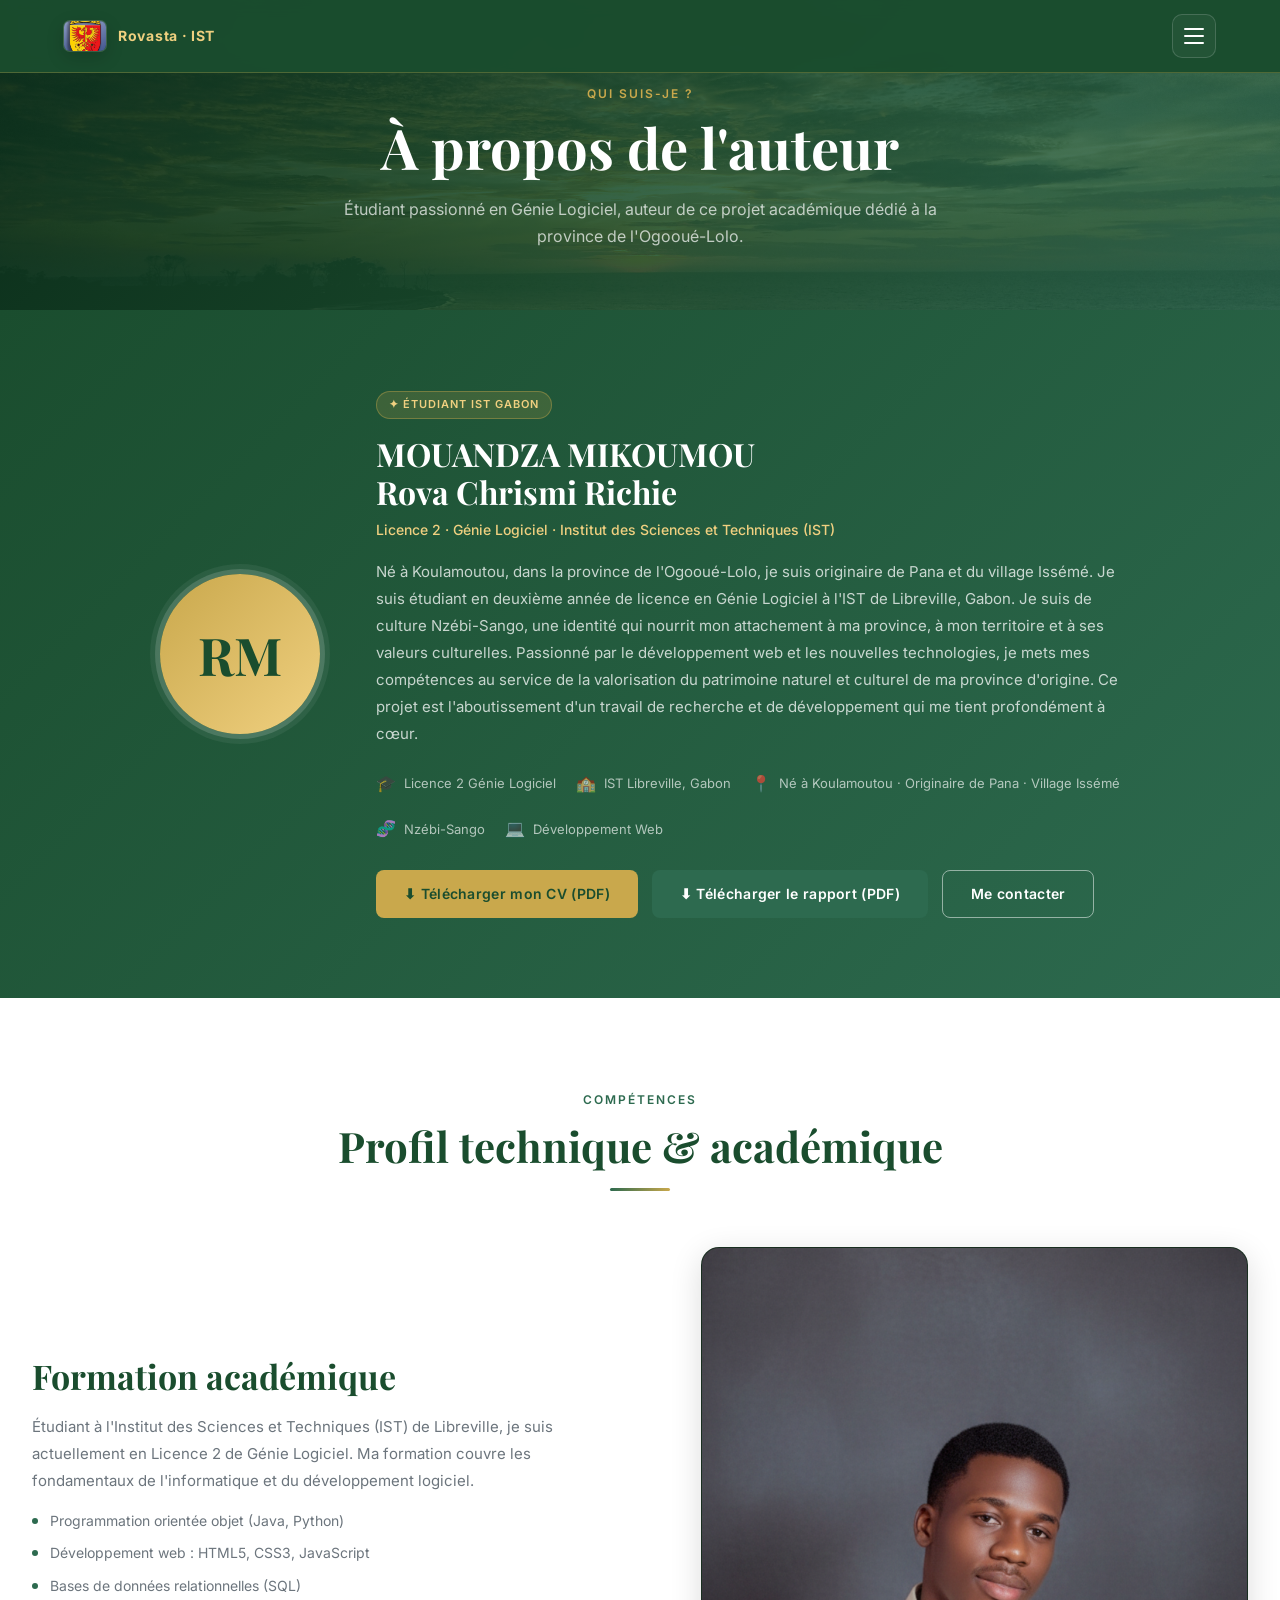
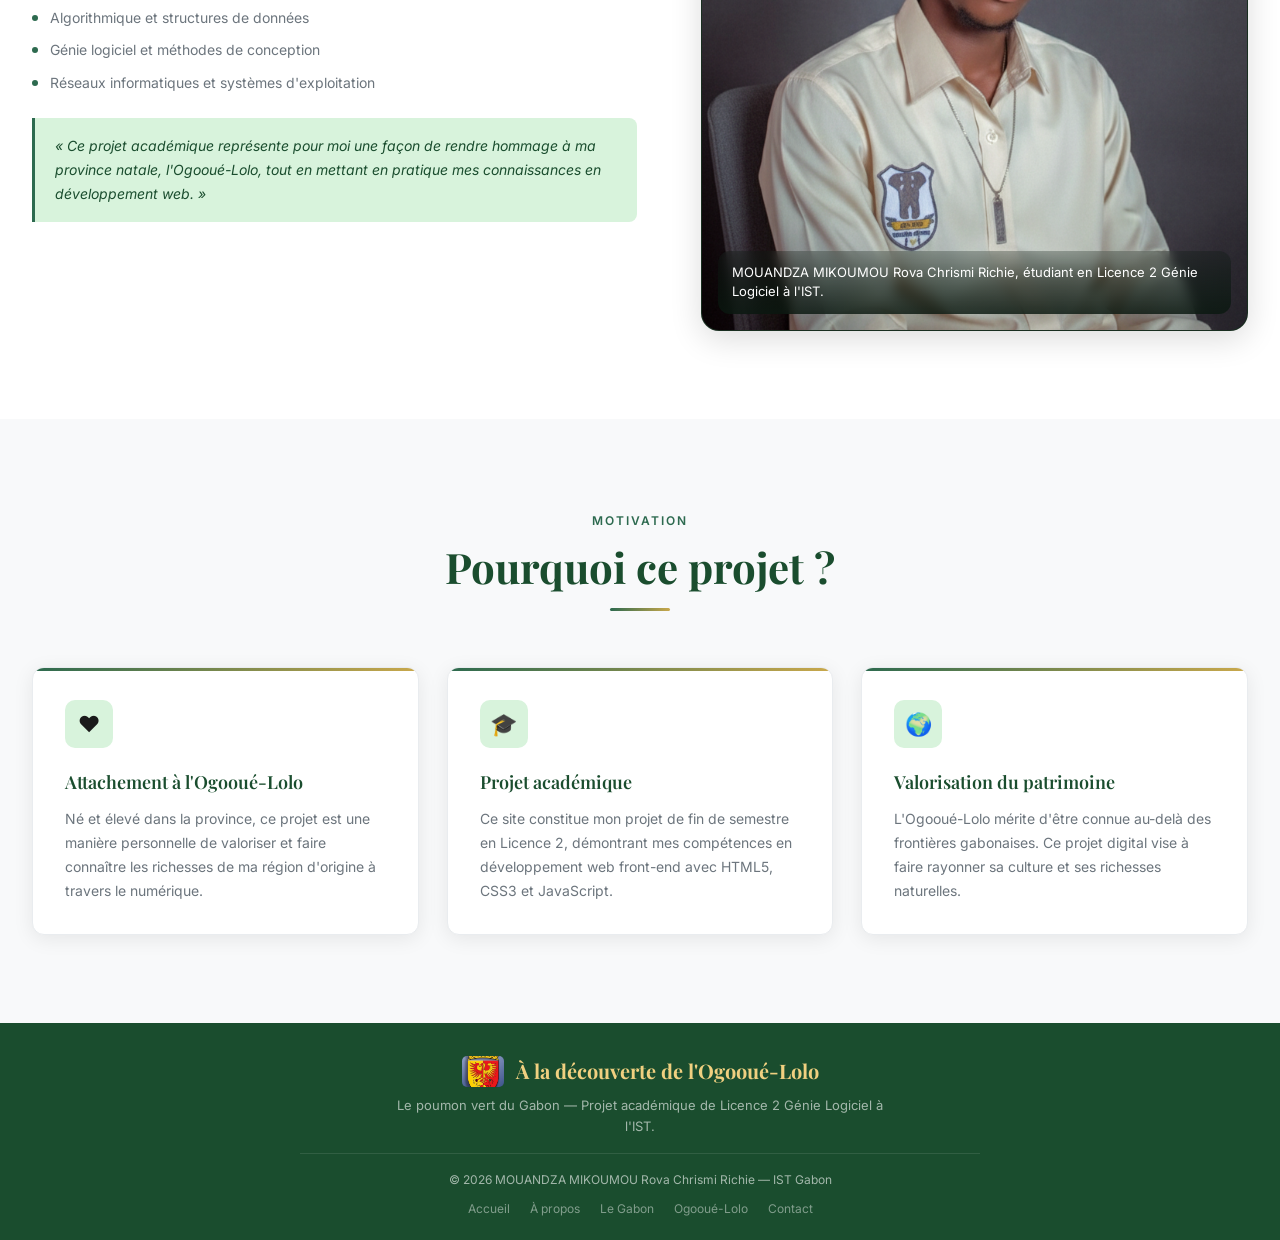
==== pages/a-propos.html @ 23529593 "Ajout de la photo Gemini et nettoyage final" ====
﻿<!DOCTYPE html>
<html lang="fr">
<head>
  <meta charset="UTF-8" />
  <meta name="viewport" content="width=device-width, initial-scale=1.0" />
  <title>À propos — À la découverte de l'Ogooué-Lolo</title>
  <link rel="stylesheet" href="../assets/css/style.css" />
</head>
<body class="about-page">

<!-- ===== NAVIGATION ===== -->
<nav>
  <div class="nav-container">
    <a class="nav-brand" href="../index.html">
      <div class="nav-brand-flag"></div>
      <span class="nav-brand-text">Rovasta · IST</span>
    </a>
    <ul class="nav-links" id="navLinks">
      <li><a href="../index.html">Accueil</a></li>
      <li><a href="a-propos.html">À propos</a></li>
      <li><a href="gabon.html">Le Gabon</a></li>
      <li><a href="ogoue-lolo.html">Ogooué-Lolo</a></li>
      <li><a href="contact.html">Contact</a></li>
    </ul>
    <button class="nav-toggle" id="navToggle" type="button" aria-expanded="false" aria-controls="navLinks" aria-label="Afficher ou masquer le menu">
      <span></span>
      <span></span>
      <span></span>
    </button>
  </div>
</nav>

<!-- ===== HERO ===== -->
<div class="page-hero">
  <span class="eyebrow">Qui suis-je ?</span>
  <h1 class="page-hero-title">À propos de l'auteur</h1>
  <p class="page-hero-desc">Étudiant passionné en Génie Logiciel, auteur de ce projet académique dédié à la province de l'Ogooué-Lolo.</p>
</div>

<!-- ===== PROFIL AUTEUR ===== -->
<section class="author-section">
  <div class="author-card">
    <div class="author-avatar">RM</div>
    <div class="author-info">
      <div class="author-tag">✦ Étudiant IST Gabon</div>
      <h2 class="author-name">MOUANDZA MIKOUMOU<br>Rova Chrismi Richie</h2>
      <p class="author-title-line">Licence 2 · Génie Logiciel · Institut des Sciences et Techniques (IST)</p>
      <p class="author-bio">
        Né à Koulamoutou, dans la province de l'Ogooué-Lolo, je suis originaire de Pana et du village Issémé.
        Je suis étudiant en deuxième année de licence en Génie Logiciel à l'IST de Libreville, Gabon.
        Je suis de culture Nzébi-Sango, une identité qui nourrit mon attachement à ma province, à mon territoire et à ses valeurs culturelles.
        Passionné par le développement web et les nouvelles technologies, je mets mes compétences au service de la valorisation du patrimoine naturel et culturel de ma province d'origine.
        Ce projet est l'aboutissement d'un travail de recherche et de développement qui me tient profondément à cœur.
      </p>
      <div class="author-meta">
        <div class="author-meta-item"><span class="meta-icon">🎓</span><span>Licence 2 Génie Logiciel</span></div>
        <div class="author-meta-item"><span class="meta-icon">🏫</span><span>IST Libreville, Gabon</span></div>
        <div class="author-meta-item"><span class="meta-icon">📍</span><span>Né à Koulamoutou · Originaire de Pana · Village Issémé</span></div>
        <div class="author-meta-item"><span class="meta-icon">🧬</span><span>Nzébi-Sango</span></div>
        <div class="author-meta-item"><span class="meta-icon">💻</span><span>Développement Web</span></div>
      </div>
      <div class="author-actions">
        <a href="../assets/documents/cv_mouandza_mikoumou.pdf" download class="btn btn-primary">⬇ Télécharger mon CV (PDF)</a>
        <a href="../assets/documents/rapport_projet_ogooue_lolo.pdf" download class="btn btn-green">⬇ Télécharger le rapport (PDF)</a>
        <a href="contact.html" class="btn btn-outline">Me contacter</a>
      </div>
    </div>
  </div>
</section>

<!-- ===== COMPÉTENCES ===== -->
<section class="section">
  <div class="container">
    <div class="section-header">
      <span class="eyebrow">Compétences</span>
      <h2 class="section-title">Profil technique &amp; académique</h2>
      <div class="divider"></div>
    </div>
    <div class="two-col">
      <div class="text-col">
        <h2>Formation académique</h2>
        <p>Étudiant à l'Institut des Sciences et Techniques (IST) de Libreville, je suis actuellement en Licence 2 de Génie Logiciel. Ma formation couvre les fondamentaux de l'informatique et du développement logiciel.</p>
        <ul class="feature-list">
          <li>Programmation orientée objet (Java, Python)</li>
          <li>Développement web : HTML5, CSS3, JavaScript</li>
          <li>Bases de données relationnelles (SQL)</li>
          <li>Algorithmique et structures de données</li>
          <li>Génie logiciel et méthodes de conception</li>
          <li>Réseaux informatiques et systèmes d'exploitation</li>
        </ul>
        <div class="highlight">
          « Ce projet académique représente pour moi une façon de rendre hommage à ma province natale, l'Ogooué-Lolo, tout en mettant en pratique mes connaissances en développement web. »
        </div>
      </div>
      <figure class="visual-box photo-box author-photo-box">
        <img class="visual-photo author-photo" src="../assets/images/Gemini_Generated_Image_hpyezbhpyezbhpye.png?v=2" alt="Portrait de MOUANDZA MIKOUMOU Rova Chrismi Richie" loading="lazy">
        <figcaption class="visual-caption">MOUANDZA MIKOUMOU Rova Chrismi Richie, étudiant en Licence 2 Génie Logiciel à l'IST.</figcaption>
      </figure>
    </div>
  </div>
</section>

<!-- ===== MOTIVATION ===== -->
<section class="section section-alt">
  <div class="container">
    <div class="section-header">
      <span class="eyebrow">Motivation</span>
      <h2 class="section-title">Pourquoi ce projet ?</h2>
      <div class="divider"></div>
    </div>
    <div class="cards-grid">
      <div class="info-card">
        <div class="card-icon">❤️</div>
        <h3 class="card-title">Attachement à l'Ogooué-Lolo</h3>
        <p class="card-text">Né et élevé dans la province, ce projet est une manière personnelle de valoriser et faire connaître les richesses de ma région d'origine à travers le numérique.</p>
      </div>
      <div class="info-card">
        <div class="card-icon">🎓</div>
        <h3 class="card-title">Projet académique</h3>
        <p class="card-text">Ce site constitue mon projet de fin de semestre en Licence 2, démontrant mes compétences en développement web front-end avec HTML5, CSS3 et JavaScript.</p>
      </div>
      <div class="info-card">
        <div class="card-icon">🌍</div>
        <h3 class="card-title">Valorisation du patrimoine</h3>
        <p class="card-text">L'Ogooué-Lolo mérite d'être connue au-delà des frontières gabonaises. Ce projet digital vise à faire rayonner sa culture et ses richesses naturelles.</p>
      </div>
    </div>
  </div>
</section>

<!-- ===== PIED DE PAGE ===== -->
<footer>
  <div class="footer-wrap">
    <div class="footer-logo">À la découverte de l'Ogooué-Lolo</div>
    <p class="footer-desc">Le poumon vert du Gabon — Projet académique de Licence 2 Génie Logiciel à l'IST.</p>
    <hr class="footer-hr">
    <div class="footer-bottom">
      <span>© 2026 MOUANDZA MIKOUMOU Rova Chrismi Richie — IST Gabon</span>
      <div class="footer-nav">
        <a href="../index.html">Accueil</a>
        <a href="a-propos.html">À propos</a>
        <a href="gabon.html">Le Gabon</a>
        <a href="ogoue-lolo.html">Ogooué-Lolo</a>
        <a href="contact.html">Contact</a>
      </div>
    </div>
  </div>
</footer>

<script src="../assets/js/script.js"></script>
</body>
</html>
---- assets/css/style.css ----
﻿/* ============================================================
   STYLE.CSS — À la découverte de l'Ogooué-Lolo
   Projet Licence 2 Génie Logiciel — IST Gabon
   Auteur : MOUANDZA MIKOUMOU Rova Chrismi Richie
   ============================================================ */

@import url('https://fonts.googleapis.com/css2?family=Playfair+Display:wght@400;600;700&family=Inter:wght@300;400;500;600;700&display=swap');

/* ===== VARIABLES ===== */
:root {
  --green-dark:   #1a4d2e;
  --green-mid:    #2d6a4f;
  --green-light:  #52b788;
  --green-pale:   #d8f3dc;
  --gold:         #c9a84c;
  --gold-light:   #f0d080;
  --white:        #ffffff;
  --gray-100:     #f8f9fa;
  --gray-200:     #e9ecef;
  --gray-400:     #adb5bd;
  --gray-600:     #6c757d;
  --gray-800:     #343a40;
  --radius:       8px;
  --shadow:       0 4px 20px rgba(0,0,0,0.08);
  --shadow-hover: 0 8px 32px rgba(0,0,0,0.14);
  --transition:   all 0.3s cubic-bezier(0.4,0,0.2,1);
}

/* ===== RESET & BASE ===== */
*, *::before, *::after { margin: 0; padding: 0; box-sizing: border-box; }
html { scroll-behavior: smooth; }
body {
  font-family: 'Inter', sans-serif;
  background: var(--white);
  color: #1a1a1a;
  line-height: 1.6;
  min-height: 100vh;
  position: relative;
  --page-bg-image: url('../images/gabon-rainforest.jpg');
}
body::before {
  content: '';
  position: fixed;
  inset: 0;
  background:
    linear-gradient(rgba(248, 249, 250, 0.88), rgba(248, 249, 250, 0.92)),
    var(--page-bg-image) center / cover no-repeat;
  z-index: -2;
}
body::after {
  content: '';
  position: fixed;
  inset: 0;
  background:
    linear-gradient(135deg, rgba(255,255,255,0.2) 0%, rgba(255,255,255,0) 48%),
    radial-gradient(circle at top right, rgba(201,168,76,0.08), transparent 32%);
  z-index: -1;
  pointer-events: none;
}
body.home-page { --page-bg-image: url('../images/gabon-rainforest.jpg'); }
body.gabon-page { --page-bg-image: url('../images/libreville-baie-des-rois.jpg'); }
body.ogooue-page { --page-bg-image: url('../images/lope-rainforest-nasa.jpg'); }
body.about-page { --page-bg-image: url('../images/gabon-nyonie-sunset.jpg'); }
body.contact-page { --page-bg-image: url('../images/libreville-vue-cap.jpg'); }
main,
section,
footer,
.page-hero,
nav {
  position: relative;
  z-index: 1;
}

/* ===== NAVIGATION ===== */
nav {
  position: fixed; top: 0; left: 0; width: 100%;
  z-index: 1000;
  background: rgba(26,77,46,0.97);
  backdrop-filter: blur(8px);
  border-bottom: 1px solid rgba(201,168,76,0.3);
}
.nav-container {
  max-width: 1200px; margin: 0 auto;
  padding: 0 24px;
  display: flex; align-items: center; justify-content: space-between;
  gap: 24px;
  flex-wrap: nowrap;
  min-height: 72px;
  padding-top: 10px;
  padding-bottom: 10px;
}
.nav-brand {
  display: flex; align-items: center; gap: 12px;
  text-decoration: none;
  flex-shrink: 0;
}
.nav-brand-flag {
  display: flex; flex-direction: column;
  width: 42px; height: 30px; border-radius: 6px; overflow: hidden;
  background-image: url('../images/Logo G7.jpg');
  background-size: cover;
  background-position: center;
  box-shadow: 0 6px 18px rgba(0,0,0,.18), 0 0 0 1px rgba(255,255,255,.18);
}
.nav-brand-text { font-size: 14px; font-weight: 700; letter-spacing: .7px; color: var(--gold-light); white-space: nowrap; }
.nav-links { display: none; }
.nav-container > .nav-links {
  display: flex;
  align-items: center;
  justify-content: flex-end;
  gap: 6px;
  list-style: none;
  flex-wrap: nowrap;
  margin-left: auto;
  opacity: 0;
  visibility: hidden;
  pointer-events: none;
  transform: translateX(18px);
  transition: opacity .25s ease, transform .25s ease, visibility .25s ease;
}
.nav-container.is-open > .nav-links,
.nav-container > .nav-links.is-open {
  opacity: 1;
  visibility: visible;
  pointer-events: auto;
  transform: translateX(0);
}
.nav-links a {
  display: flex; align-items: center; padding: 8px 16px;
  color: rgba(255,255,255,0.85); text-decoration: none;
  font-size: 14px; font-weight: 500; border-radius: 6px;
  transition: var(--transition); letter-spacing: .3px;
  min-height: 40px;
}
.nav-links a:hover  { background: rgba(201,168,76,0.2); color: var(--gold-light); }
.nav-links a.active {
  background: rgba(201,168,76,0.18); color: var(--gold-light);
  border-bottom: 2px solid var(--gold); border-radius: 6px 6px 0 0;
}
.nav-toggle {
  display: inline-flex;
  width: 44px;
  height: 44px;
  margin-left: auto;
  border: 1px solid rgba(255,255,255,.16);
  border-radius: 10px;
  background: rgba(255,255,255,.04);
  align-items: center;
  justify-content: center;
  flex-direction: column;
  gap: 5px;
  cursor: pointer;
  transition: var(--transition);
}
.nav-toggle:hover { background: rgba(255,255,255,.08); }
.nav-toggle span {
  width: 20px;
  height: 2px;
  background: var(--white);
  border-radius: 999px;
  transition: var(--transition);
}
.nav-toggle.is-open span:nth-child(1) { transform: translateY(7px) rotate(45deg); }
.nav-toggle.is-open span:nth-child(2) { opacity: 0; }
.nav-toggle.is-open span:nth-child(3) { transform: translateY(-7px) rotate(-45deg); }

/* ===== BOUTONS ===== */
.btn {
  display: inline-flex; align-items: center; gap: 8px;
  padding: 12px 28px; border-radius: var(--radius);
  font-size: 14px; font-weight: 600; text-decoration: none;
  cursor: pointer; border: none; transition: var(--transition);
  letter-spacing: .3px; font-family: 'Inter', sans-serif;
}
.btn-primary { background: var(--gold); color: var(--green-dark); }
.btn-primary:hover { background: var(--gold-light); transform: translateY(-2px); box-shadow: 0 8px 24px rgba(201,168,76,.4); }
.btn-outline { background: transparent; color: var(--white); border: 1.5px solid rgba(255,255,255,.5); }
.btn-outline:hover { background: rgba(255,255,255,.1); border-color: var(--white); transform: translateY(-2px); }
.btn-green { background: var(--green-mid); color: var(--white); }
.btn-green:hover { background: var(--green-dark); transform: translateY(-2px); box-shadow: 0 8px 24px rgba(45,106,79,.4); }

/* ===== HERO PRINCIPAL (Accueil) ===== */
.hero {
  position: relative; min-height: calc(100vh - 64px);
  display: flex; align-items: center; justify-content: center;
  overflow: hidden;
  background: linear-gradient(135deg, #0a2e1a 0%, #1a4d2e 40%, #2d6a4f 70%, #1a3d25 100%);
}
.hero-bg {
  position: absolute; inset: 0; opacity: .04;
  background-image:
    repeating-linear-gradient(45deg,  var(--gold) 0, var(--gold) 1px, transparent 1px, transparent 40px),
    repeating-linear-gradient(-45deg, var(--gold) 0, var(--gold) 1px, transparent 1px, transparent 40px);
}
.hero-circle { position: absolute; border-radius: 50%; background: radial-gradient(circle, rgba(82,183,136,.15) 0%, transparent 70%); }
.hero-circle:nth-child(1) { width: 600px; height: 600px; top: -200px; right: -100px; }
.hero-circle:nth-child(2) { width: 400px; height: 400px; bottom: -100px; left: -100px; }
.hero-content { position: relative; text-align: center; padding: 60px 24px; max-width: 900px; }
.hero-badge {
  display: inline-flex; align-items: center; gap: 8px;
  background: rgba(201,168,76,.15); border: 1px solid rgba(201,168,76,.4);
  color: var(--gold-light); padding: 6px 16px; border-radius: 100px;
  font-size: 12px; font-weight: 500; letter-spacing: 1.5px; text-transform: uppercase; margin-bottom: 24px;
}
.hero-title {
  font-family: 'Playfair Display', serif;
  font-size: clamp(32px, 6vw, 70px); font-weight: 700;
  color: var(--white); line-height: 1.1; margin-bottom: 16px;
}
.hero-title span { color: var(--gold-light); }
.hero-subtitle { font-size: clamp(14px,2vw,18px); color: rgba(255,255,255,.7); max-width: 600px; margin: 0 auto 40px; line-height: 1.7; }
.hero-cta { display: flex; gap: 16px; justify-content: center; flex-wrap: wrap; }
.scroll-hint {
  position: absolute; bottom: 32px; left: 50%; transform: translateX(-50%);
  display: flex; flex-direction: column; align-items: center; gap: 8px;
  color: rgba(255,255,255,.35); font-size: 11px; letter-spacing: 1px; text-transform: uppercase;
  animation: floatY 2s ease-in-out infinite;
}
@keyframes floatY { 0%,100%{transform:translateX(-50%) translateY(0)} 50%{transform:translateX(-50%) translateY(-8px)} }

/* ===== HERO PAGES INTERNES ===== */
.page-hero {
  background:
    linear-gradient(135deg, rgba(10,46,26,0.92), rgba(26,77,46,0.88) 50%, rgba(45,106,79,0.82)),
    var(--page-bg-image) center / cover no-repeat;
  padding: 80px 24px 60px; text-align: center;
}
.page-hero .eyebrow { color: var(--gold); }
.page-hero-title {
  font-family: 'Playfair Display', serif;
  font-size: clamp(28px,5vw,56px); font-weight: 700; color: var(--white); margin-bottom: 16px; line-height: 1.15;
}
.page-hero-desc { max-width: 600px; margin: 0 auto; color: rgba(255,255,255,.7); font-size: 16px; line-height: 1.7; }

/* ===== SECTIONS ===== */
.section { padding: 88px 32px; }
.section-alt { background: var(--gray-100); }
.container { max-width: 1360px; margin: 0 auto; }
.section-header { text-align: center; margin-bottom: 56px; }
.eyebrow { display: inline-block; font-size: 12px; font-weight: 600; letter-spacing: 2px; text-transform: uppercase; color: var(--green-mid); margin-bottom: 12px; }
.section-title { font-family: 'Playfair Display', serif; font-size: clamp(24px,4vw,42px); font-weight: 700; color: var(--green-dark); line-height: 1.2; }
.divider { width: 60px; height: 3px; background: linear-gradient(90deg, var(--green-mid), var(--gold)); margin: 16px auto 0; border-radius: 100px; }
.section-desc { max-width: 680px; margin: 24px auto 0; color: var(--gray-600); font-size: 16px; line-height: 1.8; text-align: center; }

/* ===== CARDS GRILLE ===== */
.cards-grid {
  display: grid;
  grid-template-columns: repeat(3, minmax(0, 1fr));
  gap: 28px;
  align-items: stretch;
}
.cards-grid > :last-child:nth-child(3n + 1) {
  grid-column: 2;
}
.info-card {
  background: var(--white); border-radius: 12px; padding: 32px;
  box-shadow: var(--shadow); transition: var(--transition);
  border: 1px solid var(--gray-200); position: relative; overflow: hidden;
  height: 100%;
}
.info-card::before { content: ''; position: absolute; top: 0; left: 0; width: 100%; height: 3px; background: linear-gradient(90deg, var(--green-mid), var(--gold)); }
.info-card:hover { transform: translateY(-4px); box-shadow: var(--shadow-hover); }
.info-card.clickable { cursor: pointer; }
.info-card-link { text-decoration: none; }
.card-icon { width: 48px; height: 48px; border-radius: 10px; background: var(--green-pale); display: flex; align-items: center; justify-content: center; margin-bottom: 20px; font-size: 22px; }
.card-title { font-family: 'Playfair Display', serif; font-size: 18px; font-weight: 600; color: var(--green-dark); margin-bottom: 10px; }
.card-text { color: var(--gray-600); font-size: 14px; line-height: 1.7; }

/* ===== STATISTIQUES ===== */
.stats-row {
  display: grid;
  grid-template-columns: repeat(3, minmax(0, 1fr));
  gap: 24px;
  margin-top: 48px;
}
.stat-card { background: var(--white); border-radius: 12px; padding: 28px 20px; text-align: center; box-shadow: var(--shadow); border: 1px solid var(--gray-200); transition: var(--transition); }
.stat-card:hover { transform: translateY(-3px); box-shadow: var(--shadow-hover); }
.stat-number { font-family: 'Playfair Display', serif; font-size: 36px; font-weight: 700; color: var(--green-mid); line-height: 1; margin-bottom: 6px; }
.stat-label { font-size: 13px; color: var(--gray-600); font-weight: 500; }

/* ===== À PROPOS — AUTEUR ===== */
.author-section { background: linear-gradient(135deg, var(--green-dark), var(--green-mid)); padding: 80px 24px; }
.author-card { max-width: 960px; margin: 0 auto; display: grid; grid-template-columns: auto 1fr; gap: 56px; align-items: center; }
.author-avatar {
  width: 160px; height: 160px; border-radius: 50%;
  background: linear-gradient(135deg, var(--gold), var(--gold-light));
  display: flex; align-items: center; justify-content: center;
  font-family: 'Playfair Display', serif; font-size: 52px; font-weight: 700;
  color: var(--green-dark); flex-shrink: 0;
  box-shadow: 0 0 0 5px rgba(255,255,255,.15), 0 0 0 10px rgba(255,255,255,.06);
}
.author-info { color: var(--white); }
.author-tag { display: inline-flex; align-items: center; gap: 6px; background: rgba(201,168,76,.18); border: 1px solid rgba(201,168,76,.4); color: var(--gold-light); padding: 4px 12px; border-radius: 100px; font-size: 11px; font-weight: 600; letter-spacing: 1px; text-transform: uppercase; margin-bottom: 16px; }
.author-name { font-family: 'Playfair Display', serif; font-size: clamp(20px,3vw,32px); font-weight: 700; color: var(--white); margin-bottom: 8px; line-height: 1.2; }
.author-title-line { color: var(--gold-light); font-size: 14px; font-weight: 500; margin-bottom: 16px; }
.author-bio { color: rgba(255,255,255,.75); font-size: 15px; line-height: 1.8; margin-bottom: 24px; }
.author-meta { display: flex; flex-wrap: wrap; gap: 20px; margin-bottom: 28px; }
.author-meta-item { display: flex; align-items: center; gap: 8px; color: rgba(255,255,255,.65); font-size: 13px; }
.meta-icon { font-size: 16px; }
.author-actions { display: flex; gap: 14px; flex-wrap: wrap; }

/* ===== DEUX COLONNES ===== */
.two-col { display: grid; grid-template-columns: minmax(0, 1.05fr) minmax(0, 0.95fr); gap: 64px; align-items: center; }
.two-col.reverse { direction: rtl; }
.two-col.reverse > * { direction: ltr; }
.text-col h2 { font-family: 'Playfair Display', serif; font-size: clamp(22px,3vw,34px); color: var(--green-dark); margin-bottom: 16px; line-height: 1.2; }
.text-col p { color: var(--gray-600); line-height: 1.8; margin-bottom: 14px; font-size: 15px; }
.text-col .highlight { background: var(--green-pale); border-left: 3px solid var(--green-mid); padding: 16px 20px; border-radius: 0 8px 8px 0; margin-top: 24px; color: var(--green-dark); font-style: italic; font-size: 14px; line-height: 1.7; }
.visual-box { border-radius: 12px; overflow: hidden; box-shadow: var(--shadow-hover); min-height: 360px; display: flex; align-items: center; justify-content: center; background: linear-gradient(135deg, #b7e4c7, #d8f3dc); }
.photo-box {
  position: relative;
  min-height: 0;
  aspect-ratio: 16 / 11;
  border-radius: 18px;
  background: #102618;
  border: 1px solid rgba(16, 38, 24, 0.08);
}
.visual-photo {
  width: 100%;
  height: 100%;
  display: block;
  object-fit: cover;
}
.about-page .two-col .photo-box {
  min-height: 520px;
}
.author-photo-box {
  background: #1a2f22;
  aspect-ratio: 4 / 5;
  min-height: 420px;
}
.author-photo {
  object-position: center 58%;
}
.visual-caption {
  position: absolute;
  left: 16px;
  right: 16px;
  bottom: 16px;
  margin: 0;
  padding: 12px 14px;
  border-radius: 12px;
  background: linear-gradient(180deg, rgba(10, 24, 16, 0.28), rgba(10, 24, 16, 0.82));
  color: var(--white);
  font-size: 13px;
  line-height: 1.5;
  backdrop-filter: blur(6px);
}
.media-grid {
  display: grid;
  grid-template-columns: repeat(2, minmax(0, 1fr));
  gap: 32px;
  align-items: stretch;
}
.media-card {
  margin: 0;
  border-radius: 18px;
  overflow: hidden;
  background: var(--white);
  box-shadow: var(--shadow-hover);
  border: 1px solid rgba(26, 77, 46, 0.08);
  height: 100%;
}
.media-video {
  width: 100%;
  display: block;
  aspect-ratio: 16 / 9;
  max-height: 420px;
  object-fit: cover;
  background: #102618;
}
.media-card .visual-photo {
  aspect-ratio: 16 / 9;
  max-height: 420px;
  width: 100%;
  display: block;
  object-fit: cover;
}
.media-caption {
  display: flex;
  flex-direction: column;
  gap: 8px;
  padding: 18px 20px 20px;
  color: var(--gray-600);
  font-size: 14px;
  line-height: 1.7;
}
.media-caption strong {
  color: var(--green-dark);
  font-family: 'Playfair Display', serif;
  font-size: 20px;
  line-height: 1.2;
}
.gallery-grid {
  display: grid;
  grid-template-columns: repeat(4, minmax(0, 1fr));
  gap: 24px;
}
.gallery-grid-three {
  grid-template-columns: repeat(3, minmax(0, 1fr));
}
.gallery-card {
  margin: 0;
  overflow: hidden;
  border-radius: 18px;
  background: rgba(255,255,255,0.92);
  border: 1px solid rgba(26, 77, 46, 0.08);
  box-shadow: var(--shadow);
  backdrop-filter: blur(6px);
}
.gallery-photo {
  width: 100%;
  display: block;
  aspect-ratio: 4 / 3;
  object-fit: cover;
}
.gallery-caption {
  padding: 16px 18px 18px;
  color: var(--gray-600);
  font-size: 14px;
  line-height: 1.6;
}

/* ===== LISTE DE FONCTIONNALITÉS ===== */
.feature-list { list-style: none; display: flex; flex-direction: column; gap: 10px; margin: 16px 0; }
.feature-list li { display: flex; align-items: flex-start; gap: 12px; font-size: 14px; color: var(--gray-600); line-height: 1.6; }
.feature-list li::before { content: ''; width: 6px; height: 6px; border-radius: 50%; background: var(--green-mid); margin-top: 8px; flex-shrink: 0; }

/* ===== ACCORDÉON ===== */
.accordion { max-width: 840px; margin: 0 auto; }
.accordion-item { border: 1px solid var(--gray-200); border-radius: var(--radius); margin-bottom: 12px; overflow: hidden; background: var(--white); }
.accordion-btn { width: 100%; padding: 18px 24px; background: none; border: none; text-align: left; display: flex; justify-content: space-between; align-items: center; cursor: pointer; font-size: 15px; font-weight: 600; color: var(--green-dark); transition: var(--transition); font-family: 'Inter', sans-serif; }
.accordion-btn:hover { background: var(--green-pale); }
.accordion-chevron { transition: transform .3s ease; flex-shrink: 0; }
.accordion-item.open .accordion-chevron { transform: rotate(180deg); }
.accordion-body { max-height: 0; overflow: hidden; transition: max-height .4s ease; }
.accordion-item.open .accordion-body { max-height: 600px; }
.accordion-inner { padding: 0 24px 24px; color: var(--gray-600); font-size: 14px; line-height: 1.8; }
.accordion-inner p + p { margin-top: 10px; }

/* ===== TABLEAU ===== */
.data-table { width: 100%; border-collapse: collapse; background: var(--white); border-radius: 8px; overflow: hidden; box-shadow: var(--shadow); font-size: 14px; }
.data-table th { background: var(--green-dark); color: var(--white); padding: 12px 16px; text-align: left; font-weight: 600; font-size: 13px; }
.data-table td { padding: 12px 16px; border-bottom: 1px solid var(--gray-200); color: var(--gray-600); }
.data-table tr:hover td { background: var(--gray-100); }
.data-table tr:last-child td { border-bottom: none; }

/* ===== FORMULAIRE DE CONTACT ===== */
.contact-grid { display: grid; grid-template-columns: 1fr 2fr; gap: 48px; align-items: start; }
.contact-info-box { background: linear-gradient(135deg, var(--green-dark), var(--green-mid)); border-radius: 12px; padding: 40px 32px; color: var(--white); position: sticky; top: 88px; }
.contact-info-box h3 { font-family: 'Playfair Display', serif; font-size: 22px; font-weight: 600; margin-bottom: 8px; }
.contact-info-box p { color: rgba(255,255,255,.7); font-size: 14px; line-height: 1.7; margin-bottom: 32px; }
.contact-list { list-style: none; display: flex; flex-direction: column; gap: 20px; }
.contact-list li { display: flex; align-items: center; gap: 12px; font-size: 14px; color: rgba(255,255,255,.8); }
.c-icon { width: 36px; height: 36px; border-radius: 50%; background: rgba(255,255,255,.12); display: flex; align-items: center; justify-content: center; flex-shrink: 0; font-size: 16px; }
.form-card { background: var(--white); border-radius: 12px; padding: 40px; box-shadow: var(--shadow); border: 1px solid var(--gray-200); }
.form-title { font-family: 'Playfair Display', serif; font-size: 24px; font-weight: 600; color: var(--green-dark); margin-bottom: 6px; }
.form-subtitle { color: var(--gray-600); font-size: 14px; margin-bottom: 32px; }
.form-row { display: grid; grid-template-columns: 1fr 1fr; gap: 20px; }
.form-group { margin-bottom: 22px; }
.form-label { display: block; font-size: 13px; font-weight: 600; color: var(--gray-800); margin-bottom: 8px; letter-spacing: .3px; }
.form-label .req { color: #dc3545; margin-left: 2px; }
.form-control { width: 100%; padding: 11px 14px; border: 1.5px solid var(--gray-200); border-radius: var(--radius); font-size: 14px; color: #1a1a1a; background: var(--white); transition: var(--transition); font-family: 'Inter', sans-serif; outline: none; }
.form-control:focus { border-color: var(--green-mid); box-shadow: 0 0 0 3px rgba(45,106,79,.1); }
.form-control.err { border-color: #dc3545; box-shadow: 0 0 0 3px rgba(220,53,69,.1); }
.form-control.ok  { border-color: var(--green-light); }
select.form-control { cursor: pointer; }
textarea.form-control { resize: vertical; min-height: 120px; }
.field-err { color: #dc3545; font-size: 12px; margin-top: 6px; display: none; }
.field-err.show { display: block; }
.form-hr { border: none; border-top: 1px solid var(--gray-200); margin: 26px 0; }
.check-group, .radio-group { display: grid; grid-template-columns: repeat(auto-fit,minmax(180px,1fr)); gap: 12px; }
.check-item, .radio-item { display: flex; align-items: center; gap: 8px; font-size: 14px; color: var(--gray-600); cursor: pointer; }
.check-item input, .radio-item input { accent-color: var(--green-mid); cursor: pointer; }
.form-actions { display: flex; justify-content: space-between; align-items: center; gap: 12px; margin-top: 28px; flex-wrap: wrap; }
.btn-reset-form { background: transparent; border: none; color: var(--gray-600); font-size: 14px; cursor: pointer; text-decoration: underline; }
.btn-submit { background: var(--green-dark); color: var(--white); border: none; padding: 12px 26px; border-radius: var(--radius); font-size: 14px; font-weight: 600; cursor: pointer; transition: var(--transition); }
.btn-submit:hover { background: #10311d; transform: translateY(-1px); }
.success-msg { display: none; text-align: center; padding: 30px 10px; }
.success-msg.show { display: block; }
.success-icon-wrap { width: 68px; height: 68px; border-radius: 50%; background: var(--green-pale); color: var(--green-dark); display: flex; align-items: center; justify-content: center; font-size: 28px; margin: 0 auto 20px; }
.success-msg h3 { font-family: 'Playfair Display', serif; color: var(--green-dark); font-size: 28px; margin-bottom: 10px; }
.success-msg p { color: var(--gray-600); font-size: 15px; }
.success-action { margin-top: 24px; }

/* ===== PIED DE PAGE ===== */
footer { background: var(--green-dark); color: rgba(255,255,255,.6); padding: 32px 24px 22px; text-align: center; }
.footer-wrap { max-width: 980px; margin: 0 auto; }
.footer-logo {
  font-family: 'Playfair Display', serif;
  font-size: 20px;
  font-weight: 700;
  color: var(--gold-light);
  margin-bottom: 8px;
  display: inline-flex;
  align-items: center;
  gap: 12px;
}
.footer-logo::before {
  content: '';
  width: 42px;
  height: 31px;
  display: inline-block;
  border-radius: 5px;
  background-image: url('../images/Logo G7.jpg');
  background-size: cover;
  background-position: center;
  flex-shrink: 0;
}
.footer-desc { font-size: 13px; line-height: 1.6; max-width: 500px; margin: 0 auto 16px; }
.footer-hr { border: none; border-top: 1px solid rgba(255,255,255,.1); margin: 16px auto; max-width: 680px; }
.footer-bottom { display: flex; flex-direction: column; justify-content: center; align-items: center; gap: 10px; font-size: 12px; text-align: center; }
.footer-bottom > span { display: block; text-align: center; }
.footer-nav { display: flex; justify-content: center; align-items: center; gap: 20px; flex-wrap: wrap; width: fit-content; max-width: 100%; margin: 0 auto; text-align: center; }
.footer-nav a { color: rgba(255,255,255,.45); text-decoration: none; transition: color .2s; }
.footer-nav a:hover { color: var(--gold-light); }

/* ===== RESPONSIVE ===== */
@media (max-width: 768px) {
  .section { padding: 72px 20px; }
  .nav-container { padding: 14px 18px; flex-wrap: wrap; gap: 14px; }
  .two-col, .two-col.reverse { grid-template-columns: 1fr; direction: ltr; }
  .contact-grid { grid-template-columns: 1fr; }
  .contact-info-box { position: static; }
  .author-card { grid-template-columns: 1fr; text-align: center; }
  .author-avatar { margin: 0 auto; }
  .author-meta { justify-content: center; }
  .form-row { grid-template-columns: 1fr; }
  .form-card { padding: 24px; }
  .nav-brand { justify-content: flex-start; }
  .nav-links {
    display: none;
    width: 100%;
    margin-left: 0;
    padding: 14px;
    border-radius: 16px;
    background: rgba(13,41,25,0.94);
    border: 1px solid rgba(240,208,128,.12);
    box-shadow: 0 16px 32px rgba(0,0,0,.18);
    justify-content: center;
    gap: 8px;
    flex-wrap: wrap;
    opacity: 1;
    visibility: visible;
    pointer-events: auto;
    transform: none;
  }
  .nav-links.is-open { display: flex; }
  .nav-links a { padding: 10px 14px; font-size: 13px; }
  .media-grid { grid-template-columns: 1fr; }
  .gallery-grid,
  .gallery-grid-three { grid-template-columns: 1fr; }
  .cards-grid { grid-template-columns: 1fr; }
  .cards-grid > :last-child:nth-child(3n + 1) { grid-column: auto; }
  .photo-box { aspect-ratio: 16 / 11; }
  .media-video,
  .media-card .visual-photo { max-height: none; }
  .footer-bottom { flex-direction: column; text-align: center; }
  .stats-row { grid-template-columns: 1fr; }
}

@media (min-width: 769px) and (max-width: 1100px) {
  .cards-grid { grid-template-columns: repeat(2, minmax(0, 1fr)); }
  .cards-grid > :last-child:nth-child(3n + 1) { grid-column: auto; }
  .cards-grid > :last-child:nth-child(2n + 1) { grid-column: 1 / span 2; max-width: 420px; width: 100%; justify-self: center; }
  .stats-row { grid-template-columns: repeat(2, minmax(0, 1fr)); }
  .two-col { gap: 40px; }
  .gallery-grid { grid-template-columns: repeat(2, minmax(0, 1fr)); }
  .gallery-grid-three { grid-template-columns: repeat(2, minmax(0, 1fr)); }
}
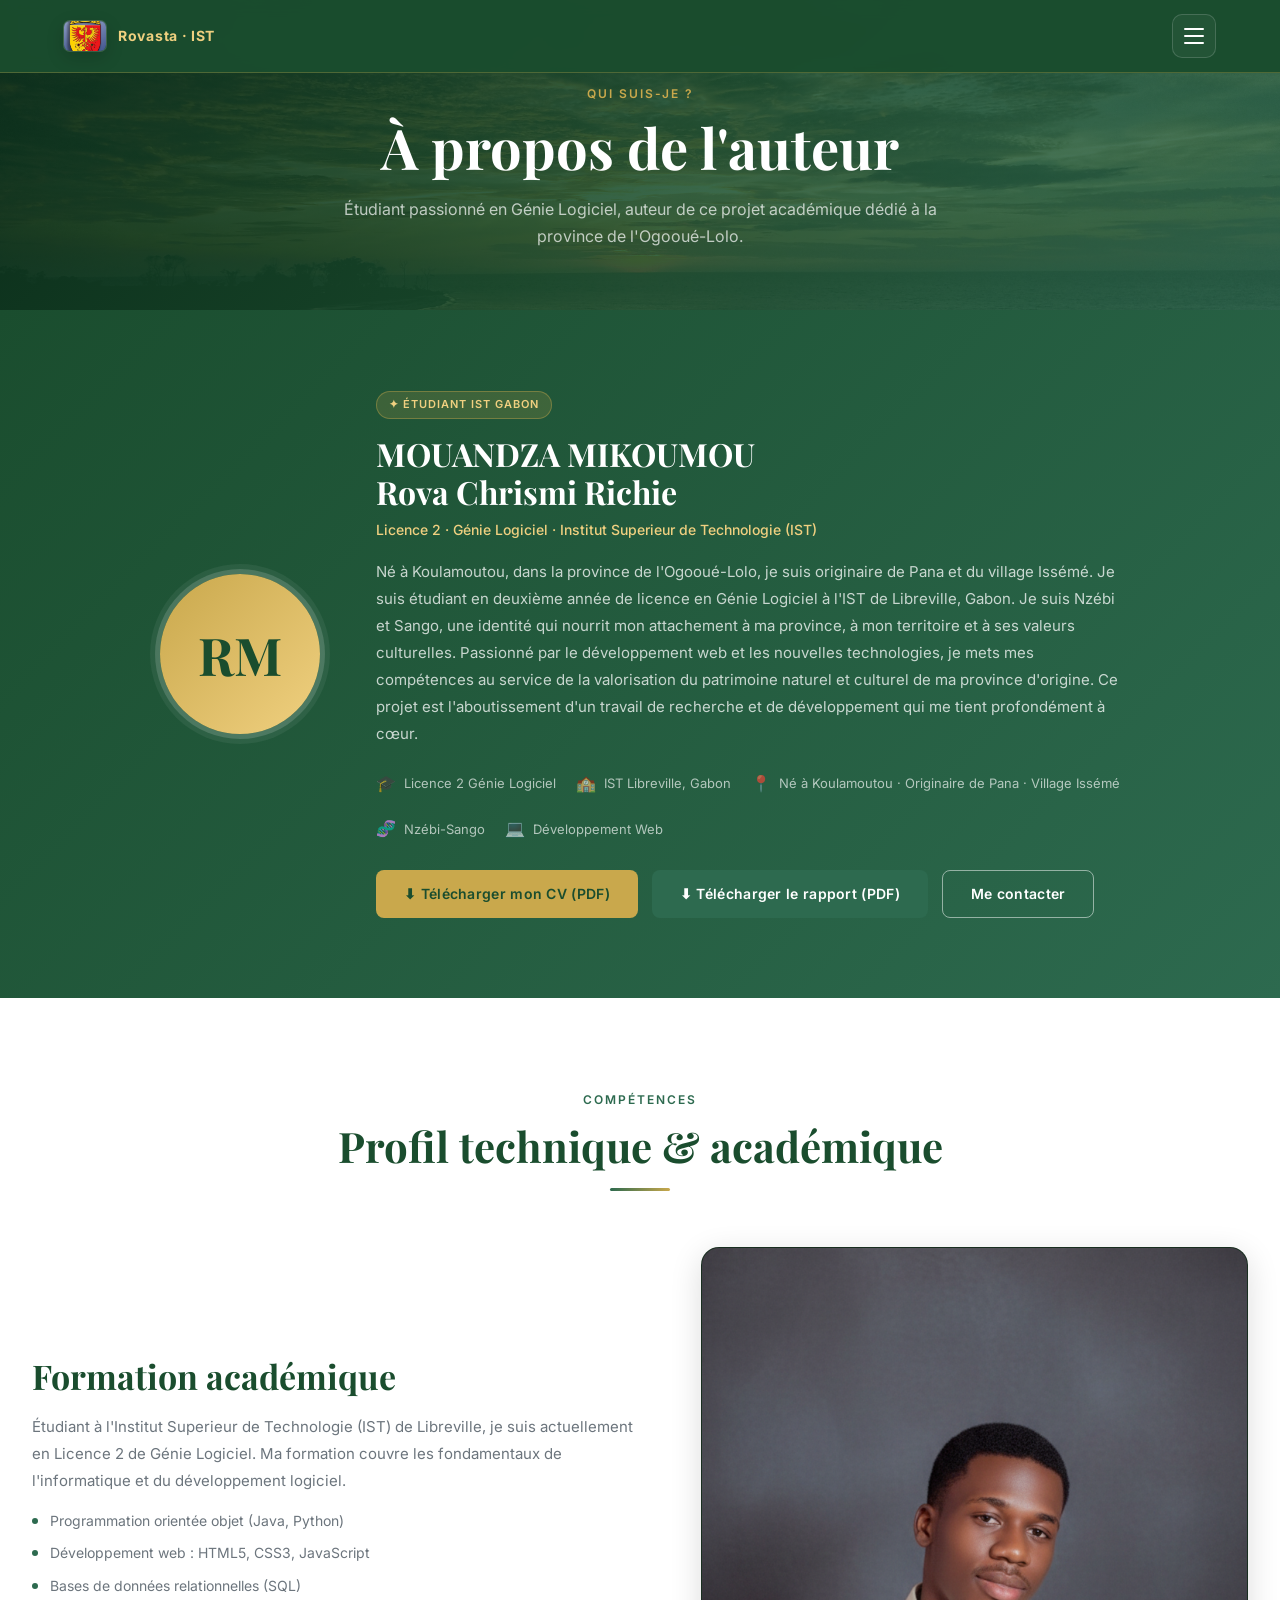
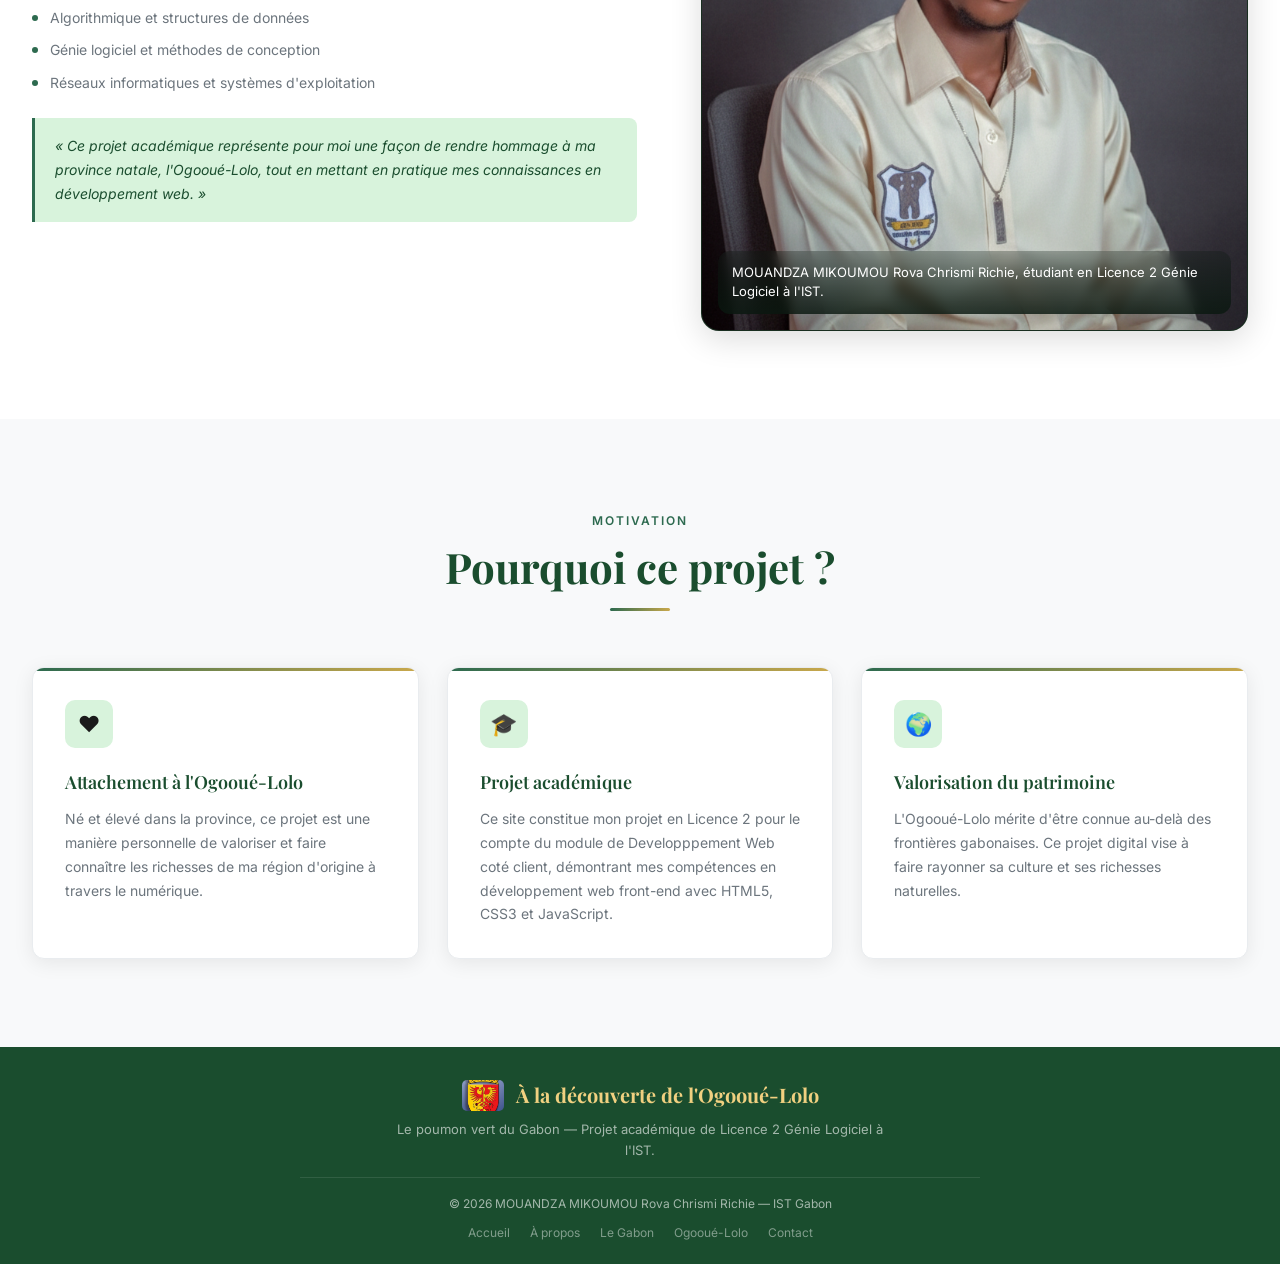
==== commit 8d595c10: "..." ====
--- a/pages/a-propos.html
+++ b/pages/a-propos.html
@@ -44,11 +44,11 @@
     <div class="author-info">
       <div class="author-tag">✦ Étudiant IST Gabon</div>
       <h2 class="author-name">MOUANDZA MIKOUMOU<br>Rova Chrismi Richie</h2>
-      <p class="author-title-line">Licence 2 · Génie Logiciel · Institut des Sciences et Techniques (IST)</p>
+      <p class="author-title-line">Licence 2 · Génie Logiciel · Institut Superieur de Technologie (IST)</p>
       <p class="author-bio">
         Né à Koulamoutou, dans la province de l'Ogooué-Lolo, je suis originaire de Pana et du village Issémé.
         Je suis étudiant en deuxième année de licence en Génie Logiciel à l'IST de Libreville, Gabon.
-        Je suis de culture Nzébi-Sango, une identité qui nourrit mon attachement à ma province, à mon territoire et à ses valeurs culturelles.
+        Je suis Nzébi et Sango, une identité qui nourrit mon attachement à ma province, à mon territoire et à ses valeurs culturelles.
         Passionné par le développement web et les nouvelles technologies, je mets mes compétences au service de la valorisation du patrimoine naturel et culturel de ma province d'origine.
         Ce projet est l'aboutissement d'un travail de recherche et de développement qui me tient profondément à cœur.
       </p>
@@ -79,7 +79,7 @@
     <div class="two-col">
       <div class="text-col">
         <h2>Formation académique</h2>
-        <p>Étudiant à l'Institut des Sciences et Techniques (IST) de Libreville, je suis actuellement en Licence 2 de Génie Logiciel. Ma formation couvre les fondamentaux de l'informatique et du développement logiciel.</p>
+        <p>Étudiant à l'Institut Superieur de Technologie  (IST) de Libreville, je suis actuellement en Licence 2 de Génie Logiciel. Ma formation couvre les fondamentaux de l'informatique et du développement logiciel.</p>
         <ul class="feature-list">
           <li>Programmation orientée objet (Java, Python)</li>
           <li>Développement web : HTML5, CSS3, JavaScript</li>
@@ -117,7 +117,7 @@
       <div class="info-card">
         <div class="card-icon">🎓</div>
         <h3 class="card-title">Projet académique</h3>
-        <p class="card-text">Ce site constitue mon projet de fin de semestre en Licence 2, démontrant mes compétences en développement web front-end avec HTML5, CSS3 et JavaScript.</p>
+        <p class="card-text">Ce site constitue mon projet en Licence 2  pour le compte du module de Developppement Web coté client, démontrant mes compétences en développement web front-end avec HTML5, CSS3 et JavaScript.</p>
       </div>
       <div class="info-card">
         <div class="card-icon">🌍</div>
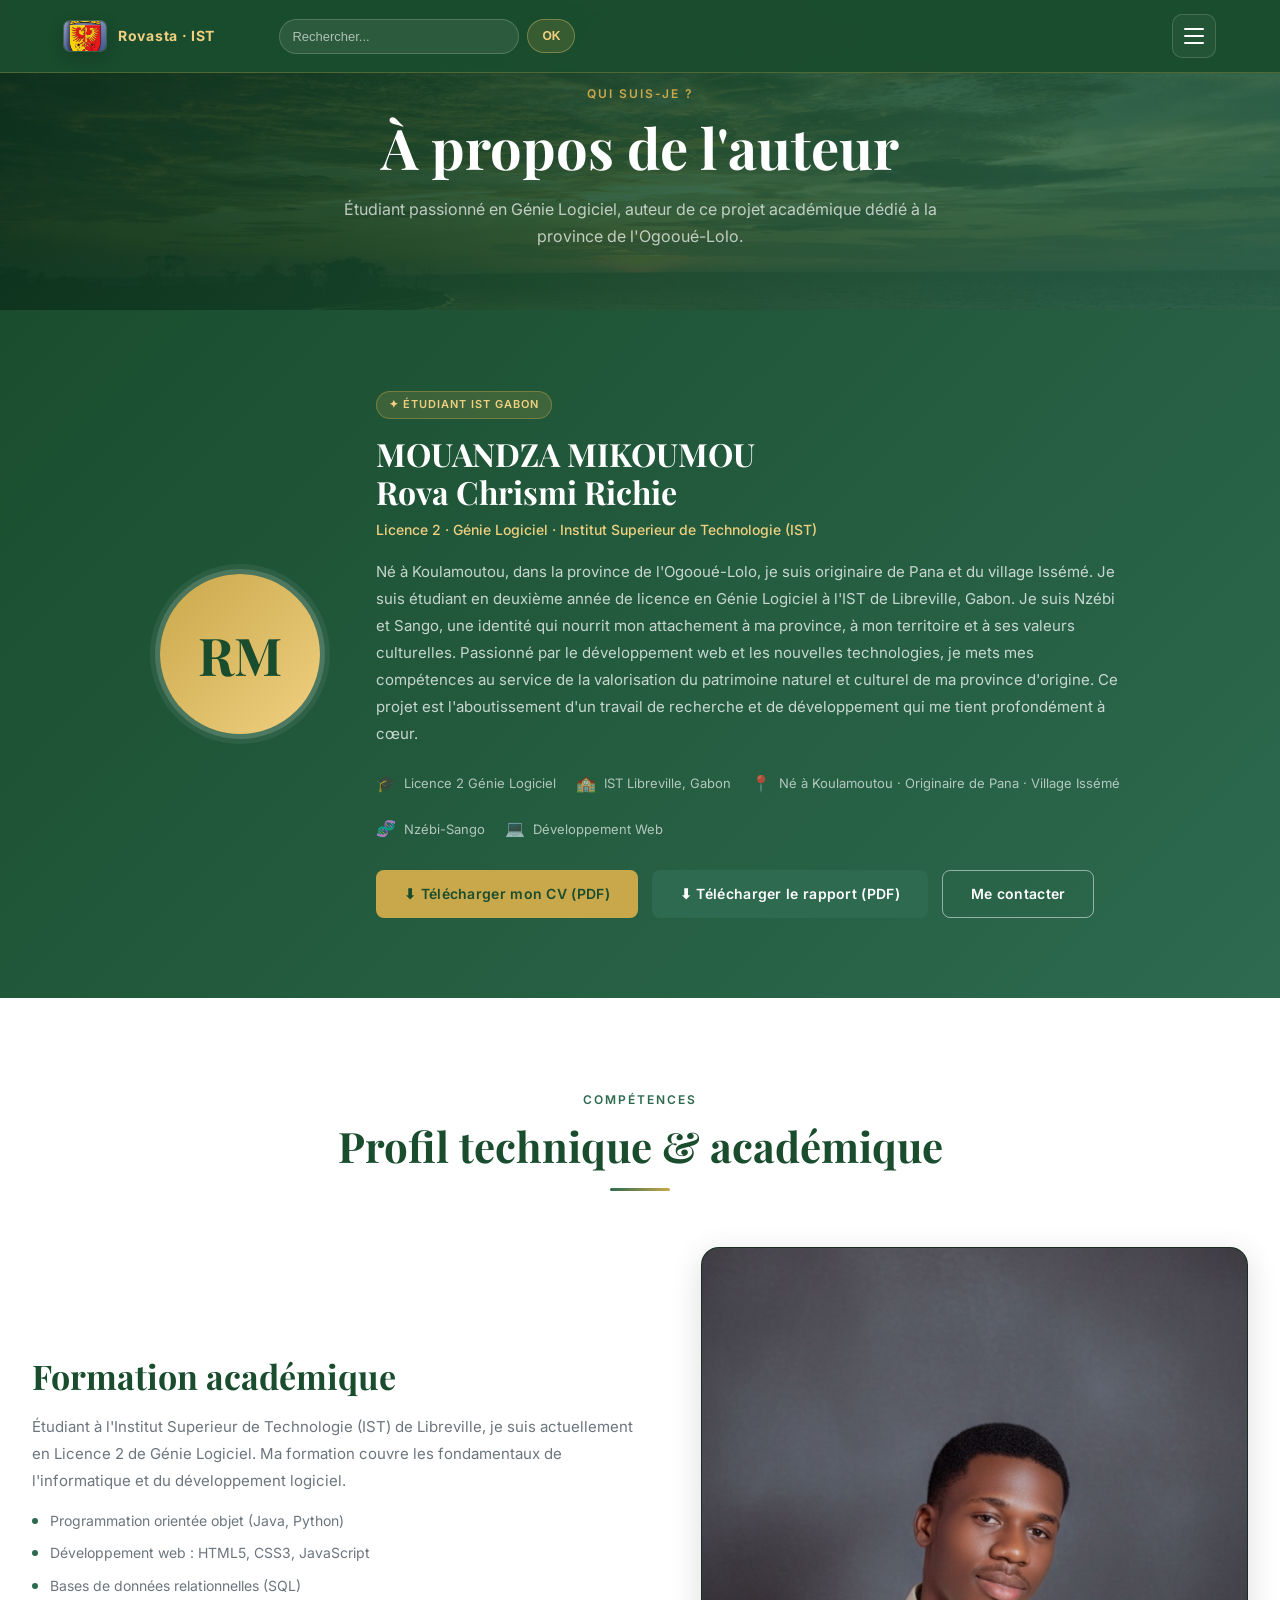
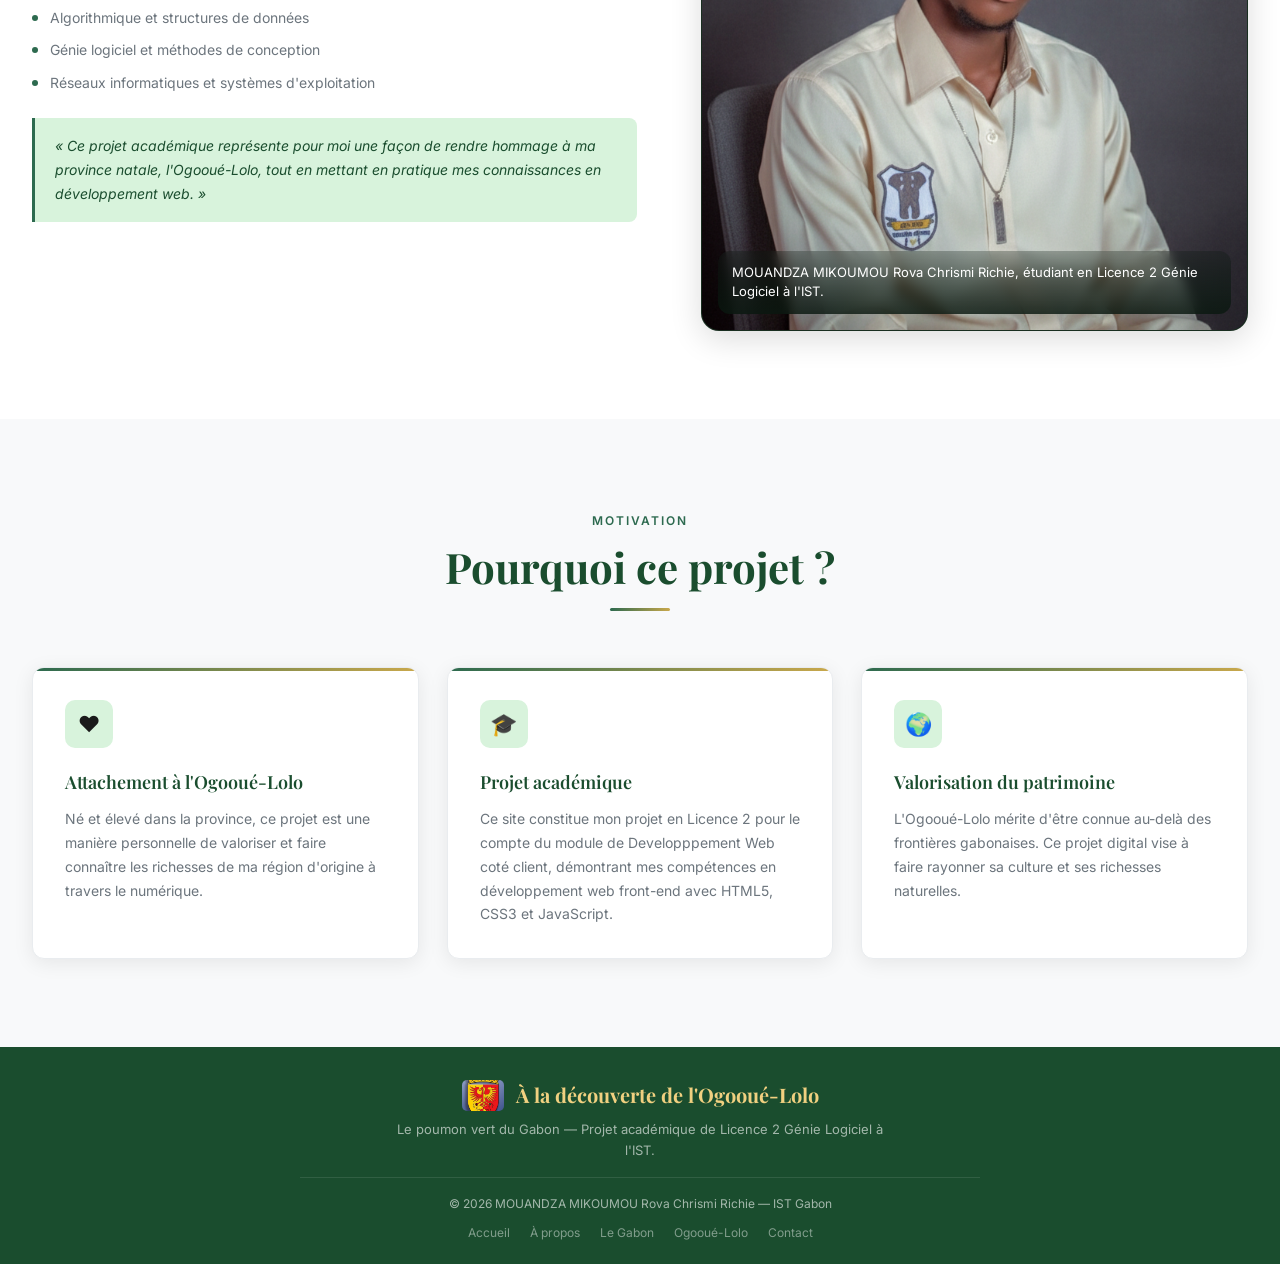
==== commit 28d5a75e: "..." ====
--- a/pages/a-propos.html
+++ b/pages/a-propos.html
@@ -15,6 +15,10 @@
       <div class="nav-brand-flag"></div>
       <span class="nav-brand-text">Rovasta · IST</span>
     </a>
+    <form class="nav-search" id="navSearchForm" role="search">
+      <input class="nav-search-input" id="navSearchInput" type="search" placeholder="Rechercher..." aria-label="Rechercher sur la page">
+      <button class="nav-search-btn" type="submit">OK</button>
+    </form>
     <ul class="nav-links" id="navLinks">
       <li><a href="../index.html">Accueil</a></li>
       <li><a href="a-propos.html">À propos</a></li>
--- a/assets/css/style.css
+++ b/assets/css/style.css
@@ -36,6 +36,7 @@
   line-height: 1.6;
   min-height: 100vh;
   position: relative;
+  overflow-x: hidden;
   --page-bg-image: url('../images/gabon-rainforest.jpg');
 }
 body::before {
@@ -94,6 +95,50 @@
   text-decoration: none;
   flex-shrink: 0;
 }
+.nav-search {
+  display: flex;
+  align-items: center;
+  gap: 8px;
+  margin-left: auto;
+}
+.nav-search-input {
+  width: min(240px, 32vw);
+  min-width: 150px;
+  padding: 9px 12px;
+  border-radius: 999px;
+  border: 1px solid rgba(255,255,255,.18);
+  background: rgba(255,255,255,.08);
+  color: var(--white);
+  font-size: 13px;
+  outline: none;
+  transition: var(--transition);
+}
+.nav-search-input::placeholder {
+  color: rgba(255,255,255,.62);
+}
+.nav-search-input:focus {
+  border-color: rgba(240,208,128,.58);
+  box-shadow: 0 0 0 3px rgba(240,208,128,.14);
+  background: rgba(255,255,255,.12);
+}
+.nav-search-input.no-result {
+  border-color: rgba(220,53,69,.72);
+  box-shadow: 0 0 0 3px rgba(220,53,69,.14);
+}
+.nav-search-btn {
+  padding: 9px 14px;
+  border: 1px solid rgba(240,208,128,.35);
+  border-radius: 999px;
+  background: rgba(201,168,76,.18);
+  color: var(--gold-light);
+  font-size: 12px;
+  font-weight: 700;
+  cursor: pointer;
+  transition: var(--transition);
+}
+.nav-search-btn:hover {
+  background: rgba(201,168,76,.28);
+}
 .nav-brand-flag {
   display: flex; flex-direction: column;
   width: 42px; height: 30px; border-radius: 6px; overflow: hidden;
@@ -111,14 +156,13 @@
   gap: 6px;
   list-style: none;
   flex-wrap: nowrap;
-  margin-left: auto;
+  margin-left: 0;
   opacity: 0;
   visibility: hidden;
   pointer-events: none;
   transform: translateX(18px);
   transition: opacity .25s ease, transform .25s ease, visibility .25s ease;
 }
-.nav-container.is-open > .nav-links,
 .nav-container > .nav-links.is-open {
   opacity: 1;
   visibility: visible;
@@ -345,6 +389,13 @@
   font-size: 13px;
   line-height: 1.5;
   backdrop-filter: blur(6px);
+}
+.search-hit {
+  background: linear-gradient(180deg, rgba(240,208,128,.1), rgba(240,208,128,.32));
+  box-shadow: 0 0 0 2px rgba(201,168,76,.2);
+  border-radius: 8px;
+  scroll-margin-top: 110px;
+  transition: box-shadow .2s ease, background .2s ease;
 }
 .media-grid {
   display: grid;
@@ -519,12 +570,26 @@
 @media (max-width: 768px) {
   .section { padding: 72px 20px; }
   .nav-container { padding: 14px 18px; flex-wrap: wrap; gap: 14px; }
+  .nav-toggle { margin-left: 0; }
+  .nav-brand-text { font-size: 13px; }
+  .nav-search {
+    order: 3;
+    width: 100%;
+    margin-left: 0;
+  }
+  .nav-search-input {
+    width: 100%;
+    min-width: 0;
+  }
   .two-col, .two-col.reverse { grid-template-columns: 1fr; direction: ltr; }
   .contact-grid { grid-template-columns: 1fr; }
   .contact-info-box { position: static; }
   .author-card { grid-template-columns: 1fr; text-align: center; }
   .author-avatar { margin: 0 auto; }
   .author-meta { justify-content: center; }
+  .author-meta-item { justify-content: center; flex-wrap: wrap; text-align: center; }
+  .author-actions { justify-content: center; }
+  .author-actions .btn { width: 100%; justify-content: center; }
   .form-row { grid-template-columns: 1fr; }
   .form-card { padding: 24px; }
   .nav-brand { justify-content: flex-start; }
@@ -553,6 +618,8 @@
   .cards-grid { grid-template-columns: 1fr; }
   .cards-grid > :last-child:nth-child(3n + 1) { grid-column: auto; }
   .photo-box { aspect-ratio: 16 / 11; }
+  .about-page .two-col .photo-box { min-height: 360px; }
+  .author-photo-box { min-height: 360px; }
   .media-video,
   .media-card .visual-photo { max-height: none; }
   .footer-bottom { flex-direction: column; text-align: center; }
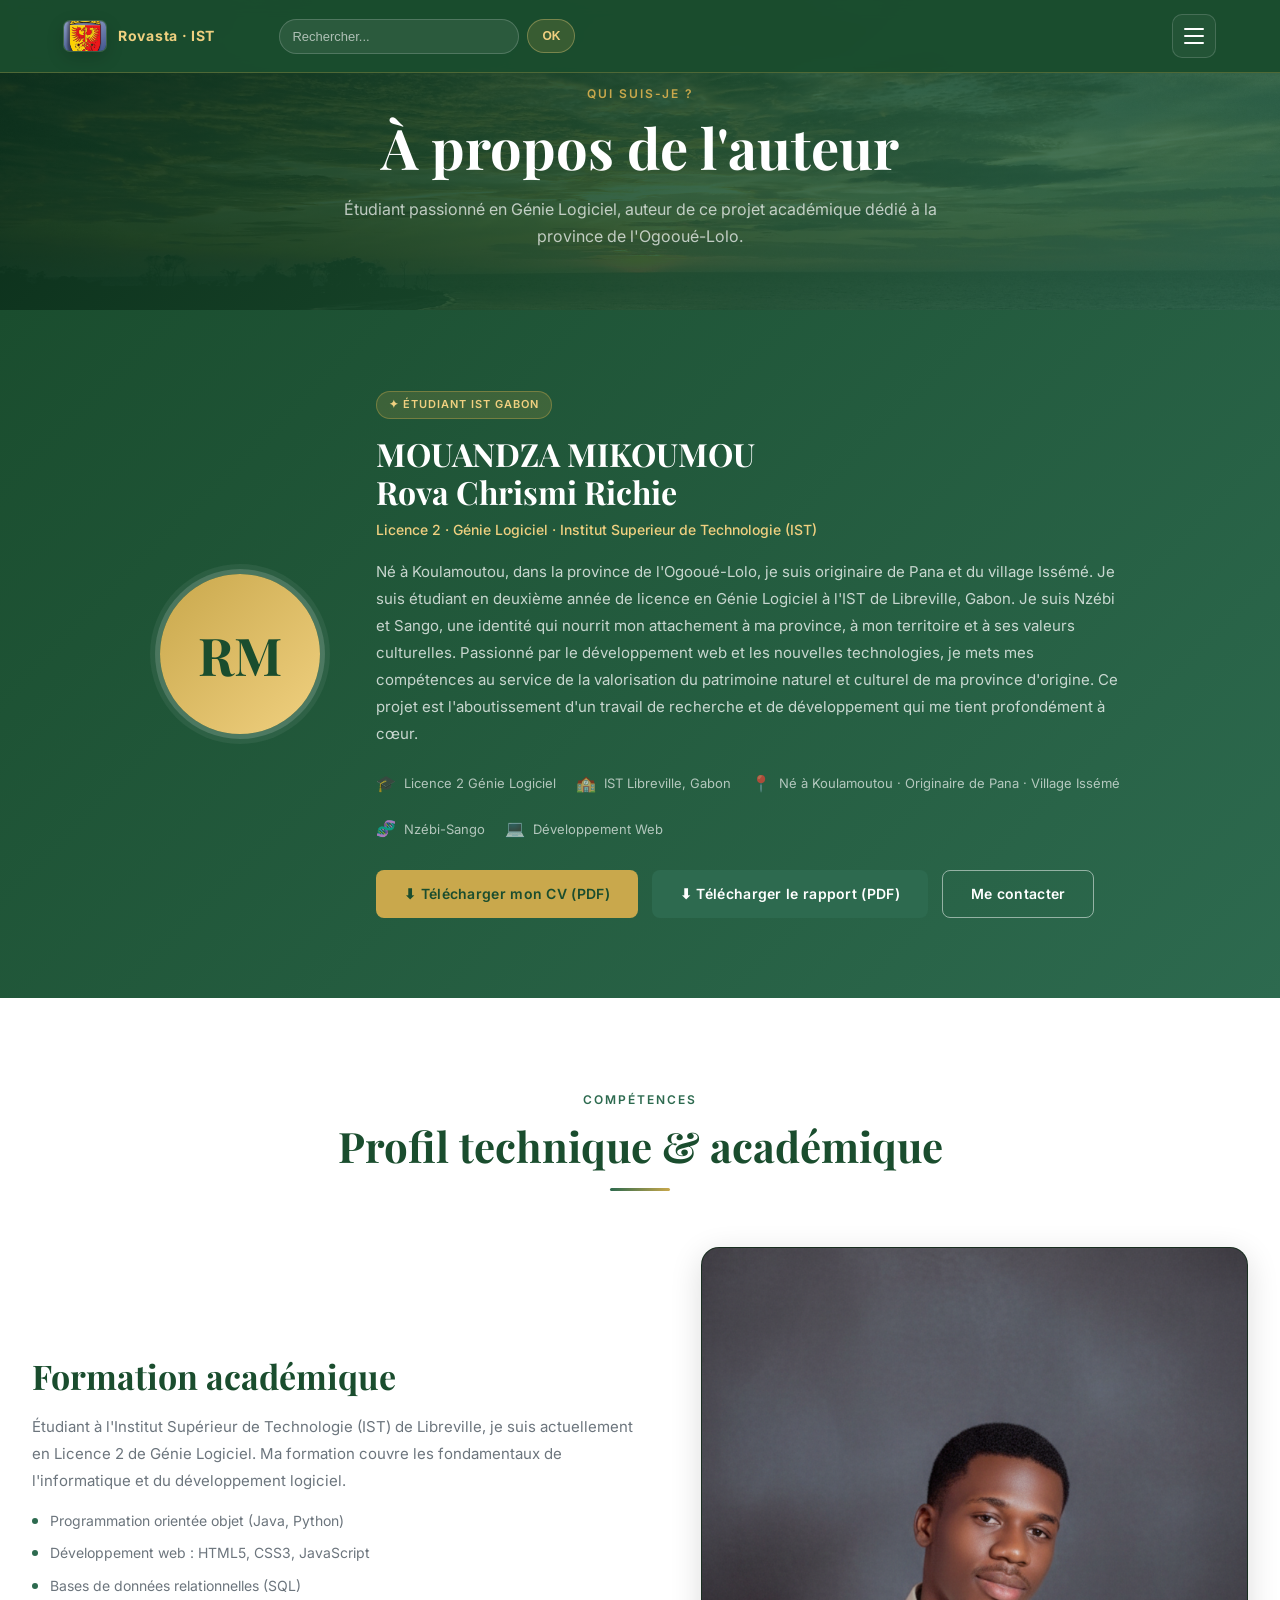
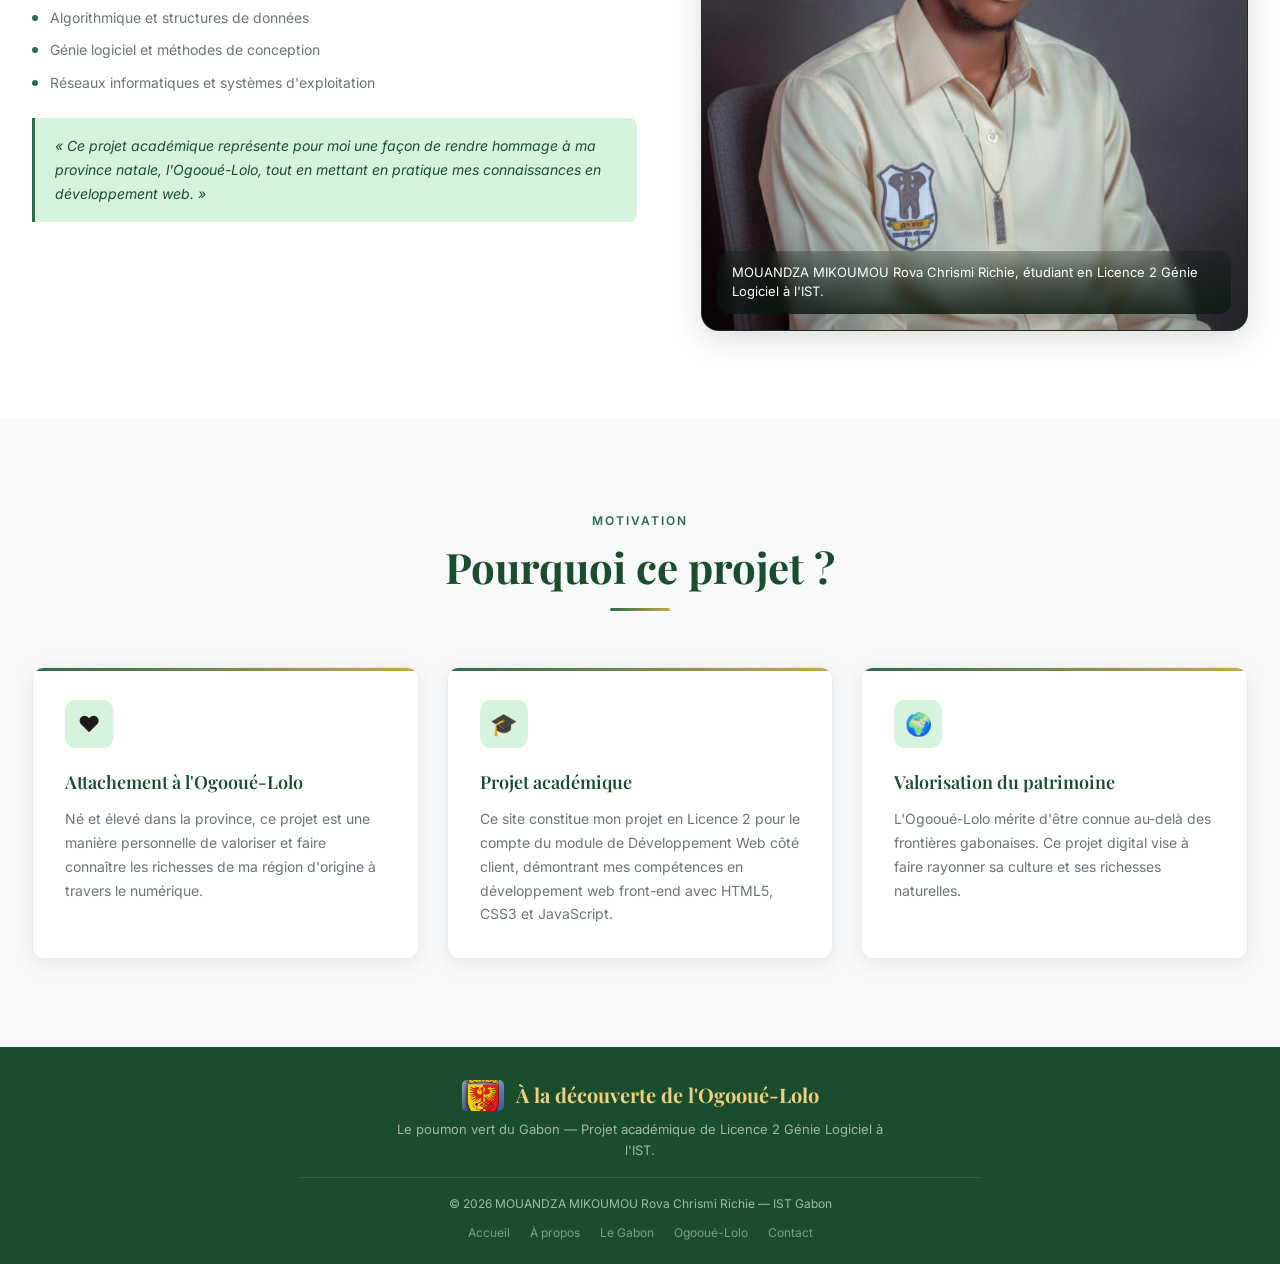
==== commit dd208711: "..." ====
--- a/pages/a-propos.html
+++ b/pages/a-propos.html
@@ -83,7 +83,7 @@
     <div class="two-col">
       <div class="text-col">
         <h2>Formation académique</h2>
-        <p>Étudiant à l'Institut Superieur de Technologie  (IST) de Libreville, je suis actuellement en Licence 2 de Génie Logiciel. Ma formation couvre les fondamentaux de l'informatique et du développement logiciel.</p>
+        <p>Étudiant à l'Institut Supérieur de Technologie (IST) de Libreville, je suis actuellement en Licence 2 de Génie Logiciel. Ma formation couvre les fondamentaux de l'informatique et du développement logiciel.</p>
         <ul class="feature-list">
           <li>Programmation orientée objet (Java, Python)</li>
           <li>Développement web : HTML5, CSS3, JavaScript</li>
@@ -97,7 +97,7 @@
         </div>
       </div>
       <figure class="visual-box photo-box author-photo-box">
-        <img class="visual-photo author-photo" src="../assets/images/Gemini_Generated_Image_hpyezbhpyezbhpye.png?v=2" alt="Portrait de MOUANDZA MIKOUMOU Rova Chrismi Richie" loading="lazy">
+        <img class="visual-photo author-photo" src="../assets/images/Gemini_Generated_Image_hpyezbhpyezbhpye.png" alt="Portrait de MOUANDZA MIKOUMOU Rova Chrismi Richie" loading="lazy">
         <figcaption class="visual-caption">MOUANDZA MIKOUMOU Rova Chrismi Richie, étudiant en Licence 2 Génie Logiciel à l'IST.</figcaption>
       </figure>
     </div>
@@ -121,7 +121,7 @@
       <div class="info-card">
         <div class="card-icon">🎓</div>
         <h3 class="card-title">Projet académique</h3>
-        <p class="card-text">Ce site constitue mon projet en Licence 2  pour le compte du module de Developppement Web coté client, démontrant mes compétences en développement web front-end avec HTML5, CSS3 et JavaScript.</p>
+        <p class="card-text">Ce site constitue mon projet en Licence 2 pour le compte du module de Développement Web côté client, démontrant mes compétences en développement web front-end avec HTML5, CSS3 et JavaScript.</p>
       </div>
       <div class="info-card">
         <div class="card-icon">🌍</div>
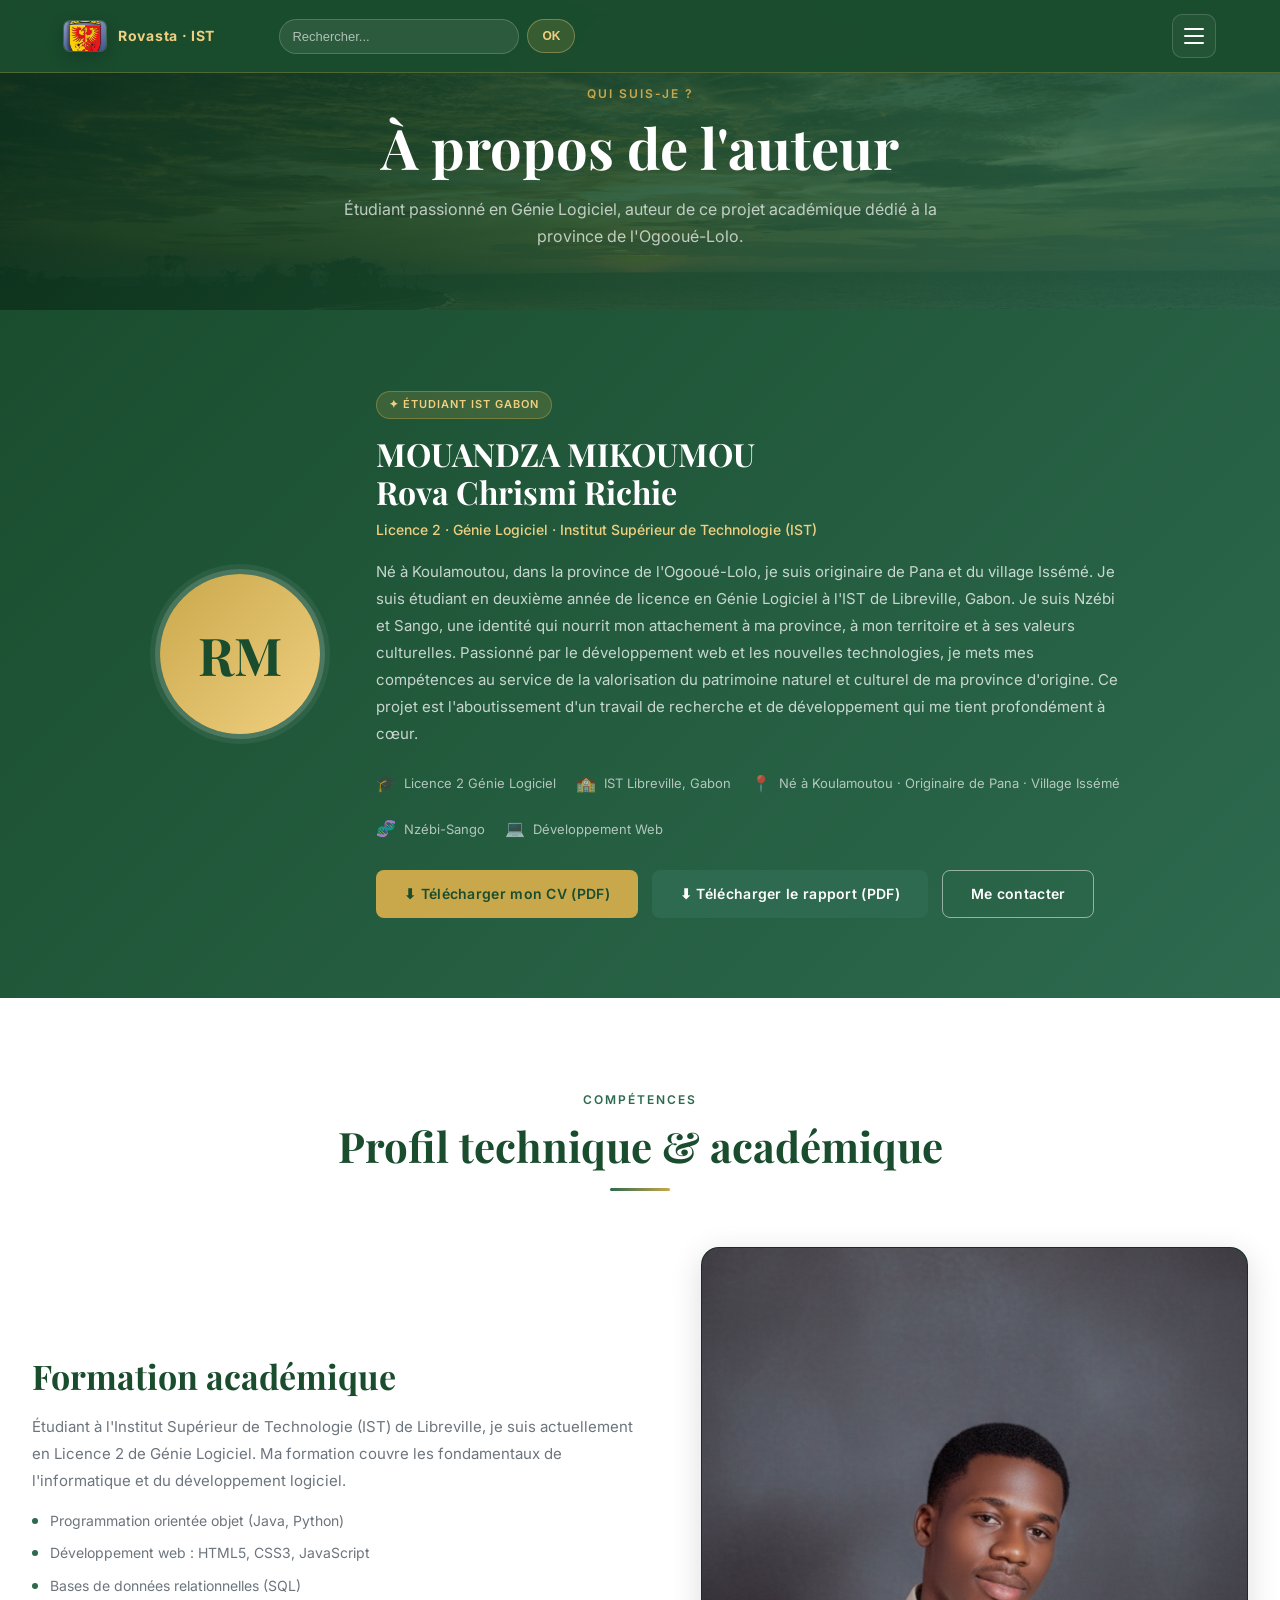
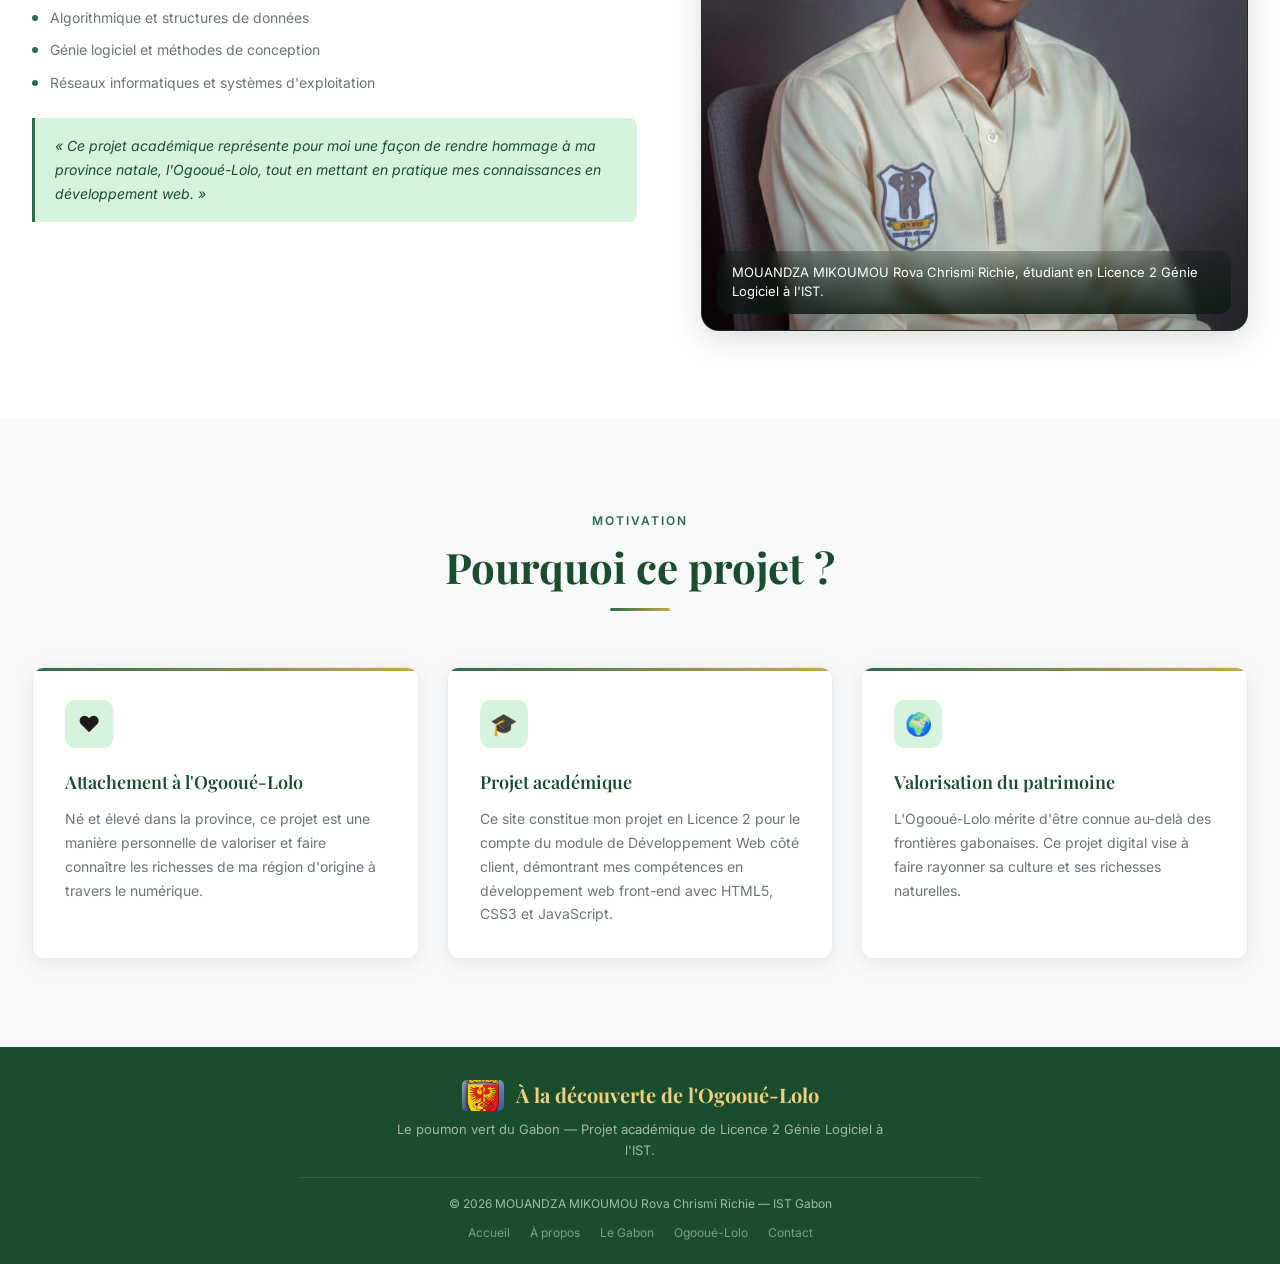
==== commit 8bb0d193: "..." ====
--- a/pages/a-propos.html
+++ b/pages/a-propos.html
@@ -48,7 +48,7 @@
     <div class="author-info">
       <div class="author-tag">✦ Étudiant IST Gabon</div>
       <h2 class="author-name">MOUANDZA MIKOUMOU<br>Rova Chrismi Richie</h2>
-      <p class="author-title-line">Licence 2 · Génie Logiciel · Institut Superieur de Technologie (IST)</p>
+      <p class="author-title-line">Licence 2 · Génie Logiciel · Institut Supérieur de Technologie (IST)</p>
       <p class="author-bio">
         Né à Koulamoutou, dans la province de l'Ogooué-Lolo, je suis originaire de Pana et du village Issémé.
         Je suis étudiant en deuxième année de licence en Génie Logiciel à l'IST de Libreville, Gabon.
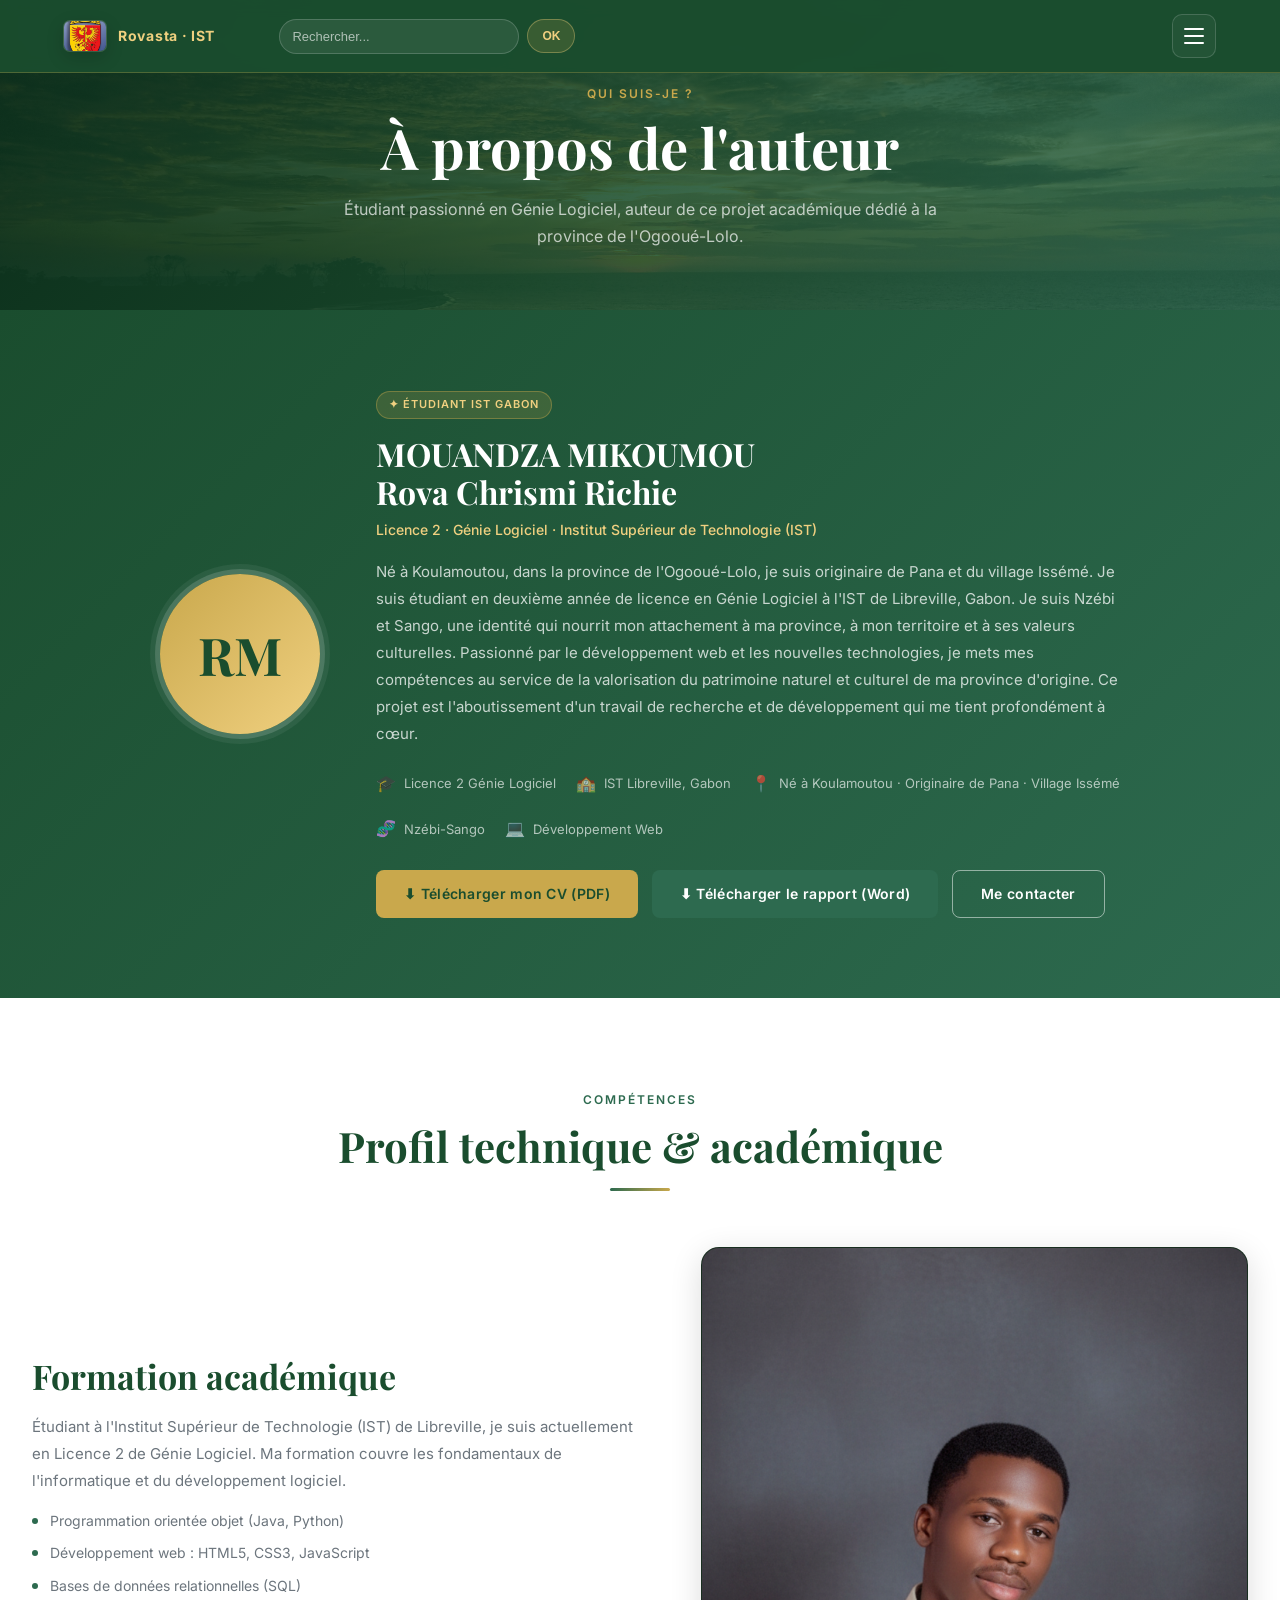
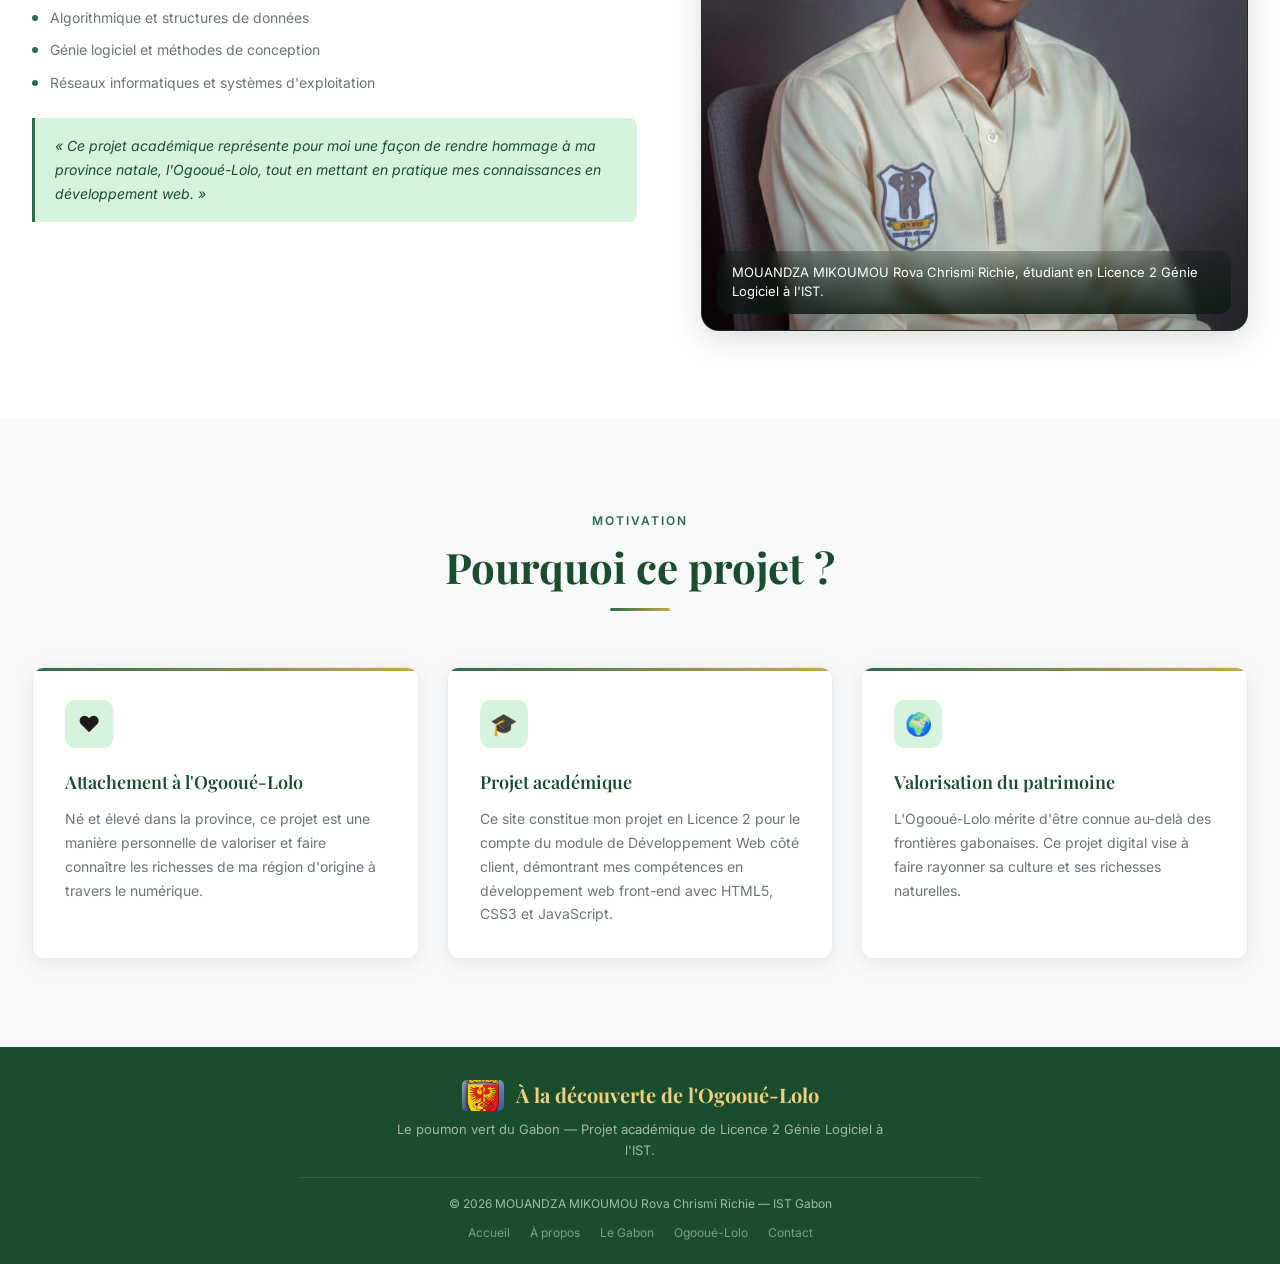
==== commit 1889a19c: "..." ====
--- a/pages/a-propos.html
+++ b/pages/a-propos.html
@@ -4,7 +4,7 @@
   <meta charset="UTF-8" />
   <meta name="viewport" content="width=device-width, initial-scale=1.0" />
   <title>À propos — À la découverte de l'Ogooué-Lolo</title>
-  <link rel="stylesheet" href="../assets/css/style.css" />
+  <link rel="stylesheet" href="../ressources/css/style.css" />
 </head>
 <body class="about-page">
 
@@ -64,8 +64,8 @@
         <div class="author-meta-item"><span class="meta-icon">💻</span><span>Développement Web</span></div>
       </div>
       <div class="author-actions">
-        <a href="../assets/documents/cv_mouandza_mikoumou.pdf" download class="btn btn-primary">⬇ Télécharger mon CV (PDF)</a>
-        <a href="../assets/documents/rapport_projet_ogooue_lolo.pdf" download class="btn btn-green">⬇ Télécharger le rapport (PDF)</a>
+        <a href="../ressources/documents/CV_MOUANDZA_MIKOUMOU_Rova_Chrismi_Richie.pdf" download class="btn btn-primary">⬇ Télécharger mon CV (PDF)</a>
+        <a href="../ressources/documents/Rapport_Projet_MOUANDZA_MIKOUMOU_Rova_Chrismi_Richie.docx" download class="btn btn-green">⬇ Télécharger le rapport (Word)</a>
         <a href="contact.html" class="btn btn-outline">Me contacter</a>
       </div>
     </div>
@@ -97,7 +97,7 @@
         </div>
       </div>
       <figure class="visual-box photo-box author-photo-box">
-        <img class="visual-photo author-photo" src="../assets/images/Gemini_Generated_Image_hpyezbhpyezbhpye.png" alt="Portrait de MOUANDZA MIKOUMOU Rova Chrismi Richie" loading="lazy">
+        <img class="visual-photo author-photo" src="../ressources/images/Gemini_Generated_Image_hpyezbhpyezbhpye.png" alt="Portrait de MOUANDZA MIKOUMOU Rova Chrismi Richie" loading="lazy">
         <figcaption class="visual-caption">MOUANDZA MIKOUMOU Rova Chrismi Richie, étudiant en Licence 2 Génie Logiciel à l'IST.</figcaption>
       </figure>
     </div>
@@ -151,7 +151,7 @@
   </div>
 </footer>
 
-<script src="../assets/js/script.js"></script>
+<script src="../ressources/js/script.js"></script>
 </body>
 </html>
 
--- a/ressources/css/style.css
+++ b/ressources/css/style.css
@@ -0,0 +1,637 @@
+﻿/* ============================================================
+   STYLE.CSS — À la découverte de l'Ogooué-Lolo
+   Projet Licence 2 Génie Logiciel — IST Gabon
+   Auteur : MOUANDZA MIKOUMOU Rova Chrismi Richie
+   ============================================================ */
+
+@import url('https://fonts.googleapis.com/css2?family=Playfair+Display:wght@400;600;700&family=Inter:wght@300;400;500;600;700&display=swap');
+
+/* ===== VARIABLES ===== */
+:root {
+  --green-dark:   #1a4d2e;
+  --green-mid:    #2d6a4f;
+  --green-light:  #52b788;
+  --green-pale:   #d8f3dc;
+  --gold:         #c9a84c;
+  --gold-light:   #f0d080;
+  --white:        #ffffff;
+  --gray-100:     #f8f9fa;
+  --gray-200:     #e9ecef;
+  --gray-400:     #adb5bd;
+  --gray-600:     #6c757d;
+  --gray-800:     #343a40;
+  --radius:       8px;
+  --shadow:       0 4px 20px rgba(0,0,0,0.08);
+  --shadow-hover: 0 8px 32px rgba(0,0,0,0.14);
+  --transition:   all 0.3s cubic-bezier(0.4,0,0.2,1);
+}
+
+/* ===== RESET & BASE ===== */
+*, *::before, *::after { margin: 0; padding: 0; box-sizing: border-box; }
+html { scroll-behavior: smooth; }
+body {
+  font-family: 'Inter', sans-serif;
+  background: var(--white);
+  color: #1a1a1a;
+  line-height: 1.6;
+  min-height: 100vh;
+  position: relative;
+  overflow-x: hidden;
+  --page-bg-image: url('../images/gabon-rainforest.jpg');
+}
+body::before {
+  content: '';
+  position: fixed;
+  inset: 0;
+  background:
+    linear-gradient(rgba(248, 249, 250, 0.88), rgba(248, 249, 250, 0.92)),
+    var(--page-bg-image) center / cover no-repeat;
+  z-index: -2;
+}
+body::after {
+  content: '';
+  position: fixed;
+  inset: 0;
+  background:
+    linear-gradient(135deg, rgba(255,255,255,0.2) 0%, rgba(255,255,255,0) 48%),
+    radial-gradient(circle at top right, rgba(201,168,76,0.08), transparent 32%);
+  z-index: -1;
+  pointer-events: none;
+}
+body.home-page { --page-bg-image: url('../images/gabon-rainforest.jpg'); }
+body.gabon-page { --page-bg-image: url('../images/libreville-baie-des-rois.jpg'); }
+body.ogooue-page { --page-bg-image: url('../images/lope-rainforest-nasa.jpg'); }
+body.about-page { --page-bg-image: url('../images/gabon-nyonie-sunset.jpg'); }
+body.contact-page { --page-bg-image: url('../images/libreville-vue-cap.jpg'); }
+main,
+section,
+footer,
+.page-hero,
+nav {
+  position: relative;
+  z-index: 1;
+}
+
+/* ===== NAVIGATION ===== */
+nav {
+  position: fixed; top: 0; left: 0; width: 100%;
+  z-index: 1000;
+  background: rgba(26,77,46,0.97);
+  backdrop-filter: blur(8px);
+  border-bottom: 1px solid rgba(201,168,76,0.3);
+}
+.nav-container {
+  max-width: 1200px; margin: 0 auto;
+  padding: 0 24px;
+  display: flex; align-items: center; justify-content: space-between;
+  gap: 24px;
+  flex-wrap: nowrap;
+  min-height: 72px;
+  padding-top: 10px;
+  padding-bottom: 10px;
+}
+.nav-brand {
+  display: flex; align-items: center; gap: 12px;
+  text-decoration: none;
+  flex-shrink: 0;
+}
+.nav-search {
+  display: flex;
+  align-items: center;
+  gap: 8px;
+  margin-left: auto;
+}
+.nav-search-input {
+  width: min(240px, 32vw);
+  min-width: 150px;
+  padding: 9px 12px;
+  border-radius: 999px;
+  border: 1px solid rgba(255,255,255,.18);
+  background: rgba(255,255,255,.08);
+  color: var(--white);
+  font-size: 13px;
+  outline: none;
+  transition: var(--transition);
+}
+.nav-search-input::placeholder {
+  color: rgba(255,255,255,.62);
+}
+.nav-search-input:focus {
+  border-color: rgba(240,208,128,.58);
+  box-shadow: 0 0 0 3px rgba(240,208,128,.14);
+  background: rgba(255,255,255,.12);
+}
+.nav-search-input.no-result {
+  border-color: rgba(220,53,69,.72);
+  box-shadow: 0 0 0 3px rgba(220,53,69,.14);
+}
+.nav-search-btn {
+  padding: 9px 14px;
+  border: 1px solid rgba(240,208,128,.35);
+  border-radius: 999px;
+  background: rgba(201,168,76,.18);
+  color: var(--gold-light);
+  font-size: 12px;
+  font-weight: 700;
+  cursor: pointer;
+  transition: var(--transition);
+}
+.nav-search-btn:hover {
+  background: rgba(201,168,76,.28);
+}
+.nav-brand-flag {
+  display: flex; flex-direction: column;
+  width: 42px; height: 30px; border-radius: 6px; overflow: hidden;
+  background-image: url('../images/Logo G7.jpg');
+  background-size: cover;
+  background-position: center;
+  box-shadow: 0 6px 18px rgba(0,0,0,.18), 0 0 0 1px rgba(255,255,255,.18);
+}
+.nav-brand-text { font-size: 14px; font-weight: 700; letter-spacing: .7px; color: var(--gold-light); white-space: nowrap; }
+.nav-links { display: none; }
+.nav-container > .nav-links {
+  display: flex;
+  align-items: center;
+  justify-content: flex-end;
+  gap: 6px;
+  list-style: none;
+  flex-wrap: nowrap;
+  margin-left: 0;
+  opacity: 0;
+  visibility: hidden;
+  pointer-events: none;
+  transform: translateX(18px);
+  transition: opacity .25s ease, transform .25s ease, visibility .25s ease;
+}
+.nav-container > .nav-links.is-open {
+  opacity: 1;
+  visibility: visible;
+  pointer-events: auto;
+  transform: translateX(0);
+}
+.nav-links a {
+  display: flex; align-items: center; padding: 8px 16px;
+  color: rgba(255,255,255,0.85); text-decoration: none;
+  font-size: 14px; font-weight: 500; border-radius: 6px;
+  transition: var(--transition); letter-spacing: .3px;
+  min-height: 40px;
+}
+.nav-links a:hover  { background: rgba(201,168,76,0.2); color: var(--gold-light); }
+.nav-links a.active {
+  background: rgba(201,168,76,0.18); color: var(--gold-light);
+  border-bottom: 2px solid var(--gold); border-radius: 6px 6px 0 0;
+}
+.nav-toggle {
+  display: inline-flex;
+  width: 44px;
+  height: 44px;
+  margin-left: auto;
+  border: 1px solid rgba(255,255,255,.16);
+  border-radius: 10px;
+  background: rgba(255,255,255,.04);
+  align-items: center;
+  justify-content: center;
+  flex-direction: column;
+  gap: 5px;
+  cursor: pointer;
+  transition: var(--transition);
+}
+.nav-toggle:hover { background: rgba(255,255,255,.08); }
+.nav-toggle span {
+  width: 20px;
+  height: 2px;
+  background: var(--white);
+  border-radius: 999px;
+  transition: var(--transition);
+}
+.nav-toggle.is-open span:nth-child(1) { transform: translateY(7px) rotate(45deg); }
+.nav-toggle.is-open span:nth-child(2) { opacity: 0; }
+.nav-toggle.is-open span:nth-child(3) { transform: translateY(-7px) rotate(-45deg); }
+
+/* ===== BOUTONS ===== */
+.btn {
+  display: inline-flex; align-items: center; gap: 8px;
+  padding: 12px 28px; border-radius: var(--radius);
+  font-size: 14px; font-weight: 600; text-decoration: none;
+  cursor: pointer; border: none; transition: var(--transition);
+  letter-spacing: .3px; font-family: 'Inter', sans-serif;
+}
+.btn-primary { background: var(--gold); color: var(--green-dark); }
+.btn-primary:hover { background: var(--gold-light); transform: translateY(-2px); box-shadow: 0 8px 24px rgba(201,168,76,.4); }
+.btn-outline { background: transparent; color: var(--white); border: 1.5px solid rgba(255,255,255,.5); }
+.btn-outline:hover { background: rgba(255,255,255,.1); border-color: var(--white); transform: translateY(-2px); }
+.btn-green { background: var(--green-mid); color: var(--white); }
+.btn-green:hover { background: var(--green-dark); transform: translateY(-2px); box-shadow: 0 8px 24px rgba(45,106,79,.4); }
+
+/* ===== HERO PRINCIPAL (Accueil) ===== */
+.hero {
+  position: relative; min-height: calc(100vh - 64px);
+  display: flex; align-items: center; justify-content: center;
+  overflow: hidden;
+  background: linear-gradient(135deg, #0a2e1a 0%, #1a4d2e 40%, #2d6a4f 70%, #1a3d25 100%);
+}
+.hero-bg {
+  position: absolute; inset: 0; opacity: .04;
+  background-image:
+    repeating-linear-gradient(45deg,  var(--gold) 0, var(--gold) 1px, transparent 1px, transparent 40px),
+    repeating-linear-gradient(-45deg, var(--gold) 0, var(--gold) 1px, transparent 1px, transparent 40px);
+}
+.hero-circle { position: absolute; border-radius: 50%; background: radial-gradient(circle, rgba(82,183,136,.15) 0%, transparent 70%); }
+.hero-circle:nth-child(1) { width: 600px; height: 600px; top: -200px; right: -100px; }
+.hero-circle:nth-child(2) { width: 400px; height: 400px; bottom: -100px; left: -100px; }
+.hero-content { position: relative; text-align: center; padding: 60px 24px; max-width: 900px; }
+.hero-badge {
+  display: inline-flex; align-items: center; gap: 8px;
+  background: rgba(201,168,76,.15); border: 1px solid rgba(201,168,76,.4);
+  color: var(--gold-light); padding: 6px 16px; border-radius: 100px;
+  font-size: 12px; font-weight: 500; letter-spacing: 1.5px; text-transform: uppercase; margin-bottom: 24px;
+}
+.hero-title {
+  font-family: 'Playfair Display', serif;
+  font-size: clamp(32px, 6vw, 70px); font-weight: 700;
+  color: var(--white); line-height: 1.1; margin-bottom: 16px;
+}
+.hero-title span { color: var(--gold-light); }
+.hero-subtitle { font-size: clamp(14px,2vw,18px); color: rgba(255,255,255,.7); max-width: 600px; margin: 0 auto 40px; line-height: 1.7; }
+.hero-cta { display: flex; gap: 16px; justify-content: center; flex-wrap: wrap; }
+.scroll-hint {
+  position: absolute; bottom: 32px; left: 50%; transform: translateX(-50%);
+  display: flex; flex-direction: column; align-items: center; gap: 8px;
+  color: rgba(255,255,255,.35); font-size: 11px; letter-spacing: 1px; text-transform: uppercase;
+  animation: floatY 2s ease-in-out infinite;
+}
+@keyframes floatY { 0%,100%{transform:translateX(-50%) translateY(0)} 50%{transform:translateX(-50%) translateY(-8px)} }
+
+/* ===== HERO PAGES INTERNES ===== */
+.page-hero {
+  background:
+    linear-gradient(135deg, rgba(10,46,26,0.92), rgba(26,77,46,0.88) 50%, rgba(45,106,79,0.82)),
+    var(--page-bg-image) center / cover no-repeat;
+  padding: 80px 24px 60px; text-align: center;
+}
+.page-hero .eyebrow { color: var(--gold); }
+.page-hero-title {
+  font-family: 'Playfair Display', serif;
+  font-size: clamp(28px,5vw,56px); font-weight: 700; color: var(--white); margin-bottom: 16px; line-height: 1.15;
+}
+.page-hero-desc { max-width: 600px; margin: 0 auto; color: rgba(255,255,255,.7); font-size: 16px; line-height: 1.7; }
+
+/* ===== SECTIONS ===== */
+.section { padding: 88px 32px; }
+.section-alt { background: var(--gray-100); }
+.container { max-width: 1360px; margin: 0 auto; }
+.section-header { text-align: center; margin-bottom: 56px; }
+.eyebrow { display: inline-block; font-size: 12px; font-weight: 600; letter-spacing: 2px; text-transform: uppercase; color: var(--green-mid); margin-bottom: 12px; }
+.section-title { font-family: 'Playfair Display', serif; font-size: clamp(24px,4vw,42px); font-weight: 700; color: var(--green-dark); line-height: 1.2; }
+.divider { width: 60px; height: 3px; background: linear-gradient(90deg, var(--green-mid), var(--gold)); margin: 16px auto 0; border-radius: 100px; }
+.section-desc { max-width: 680px; margin: 24px auto 0; color: var(--gray-600); font-size: 16px; line-height: 1.8; text-align: center; }
+
+/* ===== CARDS GRILLE ===== */
+.cards-grid {
+  display: grid;
+  grid-template-columns: repeat(3, minmax(0, 1fr));
+  gap: 28px;
+  align-items: stretch;
+}
+.cards-grid > :last-child:nth-child(3n + 1) {
+  grid-column: 2;
+}
+.info-card {
+  background: var(--white); border-radius: 12px; padding: 32px;
+  box-shadow: var(--shadow); transition: var(--transition);
+  border: 1px solid var(--gray-200); position: relative; overflow: hidden;
+  height: 100%;
+}
+.info-card::before { content: ''; position: absolute; top: 0; left: 0; width: 100%; height: 3px; background: linear-gradient(90deg, var(--green-mid), var(--gold)); }
+.info-card:hover { transform: translateY(-4px); box-shadow: var(--shadow-hover); }
+.info-card.clickable { cursor: pointer; }
+.info-card-link { text-decoration: none; }
+.card-icon { width: 48px; height: 48px; border-radius: 10px; background: var(--green-pale); display: flex; align-items: center; justify-content: center; margin-bottom: 20px; font-size: 22px; }
+.card-title { font-family: 'Playfair Display', serif; font-size: 18px; font-weight: 600; color: var(--green-dark); margin-bottom: 10px; }
+.card-text { color: var(--gray-600); font-size: 14px; line-height: 1.7; }
+
+/* ===== STATISTIQUES ===== */
+.stats-row {
+  display: grid;
+  grid-template-columns: repeat(3, minmax(0, 1fr));
+  gap: 24px;
+  margin-top: 48px;
+}
+.stat-card { background: var(--white); border-radius: 12px; padding: 28px 20px; text-align: center; box-shadow: var(--shadow); border: 1px solid var(--gray-200); transition: var(--transition); }
+.stat-card:hover { transform: translateY(-3px); box-shadow: var(--shadow-hover); }
+.stat-number { font-family: 'Playfair Display', serif; font-size: 36px; font-weight: 700; color: var(--green-mid); line-height: 1; margin-bottom: 6px; }
+.stat-label { font-size: 13px; color: var(--gray-600); font-weight: 500; }
+
+/* ===== À PROPOS — AUTEUR ===== */
+.author-section { background: linear-gradient(135deg, var(--green-dark), var(--green-mid)); padding: 80px 24px; }
+.author-card { max-width: 960px; margin: 0 auto; display: grid; grid-template-columns: auto 1fr; gap: 56px; align-items: center; }
+.author-avatar {
+  width: 160px; height: 160px; border-radius: 50%;
+  background: linear-gradient(135deg, var(--gold), var(--gold-light));
+  display: flex; align-items: center; justify-content: center;
+  font-family: 'Playfair Display', serif; font-size: 52px; font-weight: 700;
+  color: var(--green-dark); flex-shrink: 0;
+  box-shadow: 0 0 0 5px rgba(255,255,255,.15), 0 0 0 10px rgba(255,255,255,.06);
+}
+.author-info { color: var(--white); }
+.author-tag { display: inline-flex; align-items: center; gap: 6px; background: rgba(201,168,76,.18); border: 1px solid rgba(201,168,76,.4); color: var(--gold-light); padding: 4px 12px; border-radius: 100px; font-size: 11px; font-weight: 600; letter-spacing: 1px; text-transform: uppercase; margin-bottom: 16px; }
+.author-name { font-family: 'Playfair Display', serif; font-size: clamp(20px,3vw,32px); font-weight: 700; color: var(--white); margin-bottom: 8px; line-height: 1.2; }
+.author-title-line { color: var(--gold-light); font-size: 14px; font-weight: 500; margin-bottom: 16px; }
+.author-bio { color: rgba(255,255,255,.75); font-size: 15px; line-height: 1.8; margin-bottom: 24px; }
+.author-meta { display: flex; flex-wrap: wrap; gap: 20px; margin-bottom: 28px; }
+.author-meta-item { display: flex; align-items: center; gap: 8px; color: rgba(255,255,255,.65); font-size: 13px; }
+.meta-icon { font-size: 16px; }
+.author-actions { display: flex; gap: 14px; flex-wrap: wrap; }
+
+/* ===== DEUX COLONNES ===== */
+.two-col { display: grid; grid-template-columns: minmax(0, 1.05fr) minmax(0, 0.95fr); gap: 64px; align-items: center; }
+.two-col.reverse { direction: rtl; }
+.two-col.reverse > * { direction: ltr; }
+.text-col h2 { font-family: 'Playfair Display', serif; font-size: clamp(22px,3vw,34px); color: var(--green-dark); margin-bottom: 16px; line-height: 1.2; }
+.text-col p { color: var(--gray-600); line-height: 1.8; margin-bottom: 14px; font-size: 15px; }
+.text-col .highlight { background: var(--green-pale); border-left: 3px solid var(--green-mid); padding: 16px 20px; border-radius: 0 8px 8px 0; margin-top: 24px; color: var(--green-dark); font-style: italic; font-size: 14px; line-height: 1.7; }
+.visual-box { border-radius: 12px; overflow: hidden; box-shadow: var(--shadow-hover); min-height: 360px; display: flex; align-items: center; justify-content: center; background: linear-gradient(135deg, #b7e4c7, #d8f3dc); }
+.photo-box {
+  position: relative;
+  min-height: 0;
+  aspect-ratio: 16 / 11;
+  border-radius: 18px;
+  background: #102618;
+  border: 1px solid rgba(16, 38, 24, 0.08);
+}
+.visual-photo {
+  width: 100%;
+  height: 100%;
+  display: block;
+  object-fit: cover;
+}
+.about-page .two-col .photo-box {
+  min-height: 520px;
+}
+.author-photo-box {
+  background: #1a2f22;
+  aspect-ratio: 4 / 5;
+  min-height: 420px;
+}
+.author-photo {
+  object-position: center 58%;
+}
+.visual-caption {
+  position: absolute;
+  left: 16px;
+  right: 16px;
+  bottom: 16px;
+  margin: 0;
+  padding: 12px 14px;
+  border-radius: 12px;
+  background: linear-gradient(180deg, rgba(10, 24, 16, 0.28), rgba(10, 24, 16, 0.82));
+  color: var(--white);
+  font-size: 13px;
+  line-height: 1.5;
+  backdrop-filter: blur(6px);
+}
+.search-hit {
+  background: linear-gradient(180deg, rgba(240,208,128,.1), rgba(240,208,128,.32));
+  box-shadow: 0 0 0 2px rgba(201,168,76,.2);
+  border-radius: 8px;
+  scroll-margin-top: 110px;
+  transition: box-shadow .2s ease, background .2s ease;
+}
+.media-grid {
+  display: grid;
+  grid-template-columns: repeat(2, minmax(0, 1fr));
+  gap: 32px;
+  align-items: stretch;
+}
+.media-card {
+  margin: 0;
+  border-radius: 18px;
+  overflow: hidden;
+  background: var(--white);
+  box-shadow: var(--shadow-hover);
+  border: 1px solid rgba(26, 77, 46, 0.08);
+  height: 100%;
+}
+.media-video {
+  width: 100%;
+  display: block;
+  aspect-ratio: 16 / 9;
+  max-height: 420px;
+  object-fit: cover;
+  background: #102618;
+}
+.media-card .visual-photo {
+  aspect-ratio: 16 / 9;
+  max-height: 420px;
+  width: 100%;
+  display: block;
+  object-fit: cover;
+}
+.media-caption {
+  display: flex;
+  flex-direction: column;
+  gap: 8px;
+  padding: 18px 20px 20px;
+  color: var(--gray-600);
+  font-size: 14px;
+  line-height: 1.7;
+}
+.media-caption strong {
+  color: var(--green-dark);
+  font-family: 'Playfair Display', serif;
+  font-size: 20px;
+  line-height: 1.2;
+}
+.gallery-grid {
+  display: grid;
+  grid-template-columns: repeat(4, minmax(0, 1fr));
+  gap: 24px;
+}
+.gallery-grid-three {
+  grid-template-columns: repeat(3, minmax(0, 1fr));
+}
+.gallery-card {
+  margin: 0;
+  overflow: hidden;
+  border-radius: 18px;
+  background: rgba(255,255,255,0.92);
+  border: 1px solid rgba(26, 77, 46, 0.08);
+  box-shadow: var(--shadow);
+  backdrop-filter: blur(6px);
+}
+.gallery-photo {
+  width: 100%;
+  display: block;
+  aspect-ratio: 4 / 3;
+  object-fit: cover;
+}
+.gallery-caption {
+  padding: 16px 18px 18px;
+  color: var(--gray-600);
+  font-size: 14px;
+  line-height: 1.6;
+}
+
+/* ===== LISTE DE FONCTIONNALITÉS ===== */
+.feature-list { list-style: none; display: flex; flex-direction: column; gap: 10px; margin: 16px 0; }
+.feature-list li { display: flex; align-items: flex-start; gap: 12px; font-size: 14px; color: var(--gray-600); line-height: 1.6; }
+.feature-list li::before { content: ''; width: 6px; height: 6px; border-radius: 50%; background: var(--green-mid); margin-top: 8px; flex-shrink: 0; }
+
+/* ===== ACCORDÉON ===== */
+.accordion { max-width: 840px; margin: 0 auto; }
+.accordion-item { border: 1px solid var(--gray-200); border-radius: var(--radius); margin-bottom: 12px; overflow: hidden; background: var(--white); }
+.accordion-btn { width: 100%; padding: 18px 24px; background: none; border: none; text-align: left; display: flex; justify-content: space-between; align-items: center; cursor: pointer; font-size: 15px; font-weight: 600; color: var(--green-dark); transition: var(--transition); font-family: 'Inter', sans-serif; }
+.accordion-btn:hover { background: var(--green-pale); }
+.accordion-chevron { transition: transform .3s ease; flex-shrink: 0; }
+.accordion-item.open .accordion-chevron { transform: rotate(180deg); }
+.accordion-body { max-height: 0; overflow: hidden; transition: max-height .4s ease; }
+.accordion-item.open .accordion-body { max-height: 600px; }
+.accordion-inner { padding: 0 24px 24px; color: var(--gray-600); font-size: 14px; line-height: 1.8; }
+.accordion-inner p + p { margin-top: 10px; }
+
+/* ===== TABLEAU ===== */
+.data-table { width: 100%; border-collapse: collapse; background: var(--white); border-radius: 8px; overflow: hidden; box-shadow: var(--shadow); font-size: 14px; }
+.data-table th { background: var(--green-dark); color: var(--white); padding: 12px 16px; text-align: left; font-weight: 600; font-size: 13px; }
+.data-table td { padding: 12px 16px; border-bottom: 1px solid var(--gray-200); color: var(--gray-600); }
+.data-table tr:hover td { background: var(--gray-100); }
+.data-table tr:last-child td { border-bottom: none; }
+
+/* ===== FORMULAIRE DE CONTACT ===== */
+.contact-grid { display: grid; grid-template-columns: 1fr 2fr; gap: 48px; align-items: start; }
+.contact-info-box { background: linear-gradient(135deg, var(--green-dark), var(--green-mid)); border-radius: 12px; padding: 40px 32px; color: var(--white); position: sticky; top: 88px; }
+.contact-info-box h3 { font-family: 'Playfair Display', serif; font-size: 22px; font-weight: 600; margin-bottom: 8px; }
+.contact-info-box p { color: rgba(255,255,255,.7); font-size: 14px; line-height: 1.7; margin-bottom: 32px; }
+.contact-list { list-style: none; display: flex; flex-direction: column; gap: 20px; }
+.contact-list li { display: flex; align-items: center; gap: 12px; font-size: 14px; color: rgba(255,255,255,.8); }
+.c-icon { width: 36px; height: 36px; border-radius: 50%; background: rgba(255,255,255,.12); display: flex; align-items: center; justify-content: center; flex-shrink: 0; font-size: 16px; }
+.form-card { background: var(--white); border-radius: 12px; padding: 40px; box-shadow: var(--shadow); border: 1px solid var(--gray-200); }
+.form-title { font-family: 'Playfair Display', serif; font-size: 24px; font-weight: 600; color: var(--green-dark); margin-bottom: 6px; }
+.form-subtitle { color: var(--gray-600); font-size: 14px; margin-bottom: 32px; }
+.form-row { display: grid; grid-template-columns: 1fr 1fr; gap: 20px; }
+.form-group { margin-bottom: 22px; }
+.form-label { display: block; font-size: 13px; font-weight: 600; color: var(--gray-800); margin-bottom: 8px; letter-spacing: .3px; }
+.form-label .req { color: #dc3545; margin-left: 2px; }
+.form-control { width: 100%; padding: 11px 14px; border: 1.5px solid var(--gray-200); border-radius: var(--radius); font-size: 14px; color: #1a1a1a; background: var(--white); transition: var(--transition); font-family: 'Inter', sans-serif; outline: none; }
+.form-control:focus { border-color: var(--green-mid); box-shadow: 0 0 0 3px rgba(45,106,79,.1); }
+.form-control.err { border-color: #dc3545; box-shadow: 0 0 0 3px rgba(220,53,69,.1); }
+.form-control.ok  { border-color: var(--green-light); }
+select.form-control { cursor: pointer; }
+textarea.form-control { resize: vertical; min-height: 120px; }
+.field-err { color: #dc3545; font-size: 12px; margin-top: 6px; display: none; }
+.field-err.show { display: block; }
+.form-hr { border: none; border-top: 1px solid var(--gray-200); margin: 26px 0; }
+.check-group, .radio-group { display: grid; grid-template-columns: repeat(auto-fit,minmax(180px,1fr)); gap: 12px; }
+.check-item, .radio-item { display: flex; align-items: center; gap: 8px; font-size: 14px; color: var(--gray-600); cursor: pointer; }
+.check-item input, .radio-item input { accent-color: var(--green-mid); cursor: pointer; }
+.form-actions { display: flex; justify-content: space-between; align-items: center; gap: 12px; margin-top: 28px; flex-wrap: wrap; }
+.btn-reset-form { background: transparent; border: none; color: var(--gray-600); font-size: 14px; cursor: pointer; text-decoration: underline; }
+.btn-submit { background: var(--green-dark); color: var(--white); border: none; padding: 12px 26px; border-radius: var(--radius); font-size: 14px; font-weight: 600; cursor: pointer; transition: var(--transition); }
+.btn-submit:hover { background: #10311d; transform: translateY(-1px); }
+.success-msg { display: none; text-align: center; padding: 30px 10px; }
+.success-msg.show { display: block; }
+.success-icon-wrap { width: 68px; height: 68px; border-radius: 50%; background: var(--green-pale); color: var(--green-dark); display: flex; align-items: center; justify-content: center; font-size: 28px; margin: 0 auto 20px; }
+.success-msg h3 { font-family: 'Playfair Display', serif; color: var(--green-dark); font-size: 28px; margin-bottom: 10px; }
+.success-msg p { color: var(--gray-600); font-size: 15px; }
+.success-action { margin-top: 24px; }
+
+/* ===== PIED DE PAGE ===== */
+footer { background: var(--green-dark); color: rgba(255,255,255,.6); padding: 32px 24px 22px; text-align: center; }
+.footer-wrap { max-width: 980px; margin: 0 auto; }
+.footer-logo {
+  font-family: 'Playfair Display', serif;
+  font-size: 20px;
+  font-weight: 700;
+  color: var(--gold-light);
+  margin-bottom: 8px;
+  display: inline-flex;
+  align-items: center;
+  gap: 12px;
+}
+.footer-logo::before {
+  content: '';
+  width: 42px;
+  height: 31px;
+  display: inline-block;
+  border-radius: 5px;
+  background-image: url('../images/Logo G7.jpg');
+  background-size: cover;
+  background-position: center;
+  flex-shrink: 0;
+}
+.footer-desc { font-size: 13px; line-height: 1.6; max-width: 500px; margin: 0 auto 16px; }
+.footer-hr { border: none; border-top: 1px solid rgba(255,255,255,.1); margin: 16px auto; max-width: 680px; }
+.footer-bottom { display: flex; flex-direction: column; justify-content: center; align-items: center; gap: 10px; font-size: 12px; text-align: center; }
+.footer-bottom > span { display: block; text-align: center; }
+.footer-nav { display: flex; justify-content: center; align-items: center; gap: 20px; flex-wrap: wrap; width: fit-content; max-width: 100%; margin: 0 auto; text-align: center; }
+.footer-nav a { color: rgba(255,255,255,.45); text-decoration: none; transition: color .2s; }
+.footer-nav a:hover { color: var(--gold-light); }
+
+/* ===== RESPONSIVE ===== */
+@media (max-width: 768px) {
+  .section { padding: 72px 20px; }
+  .nav-container { padding: 14px 18px; flex-wrap: wrap; gap: 14px; }
+  .nav-toggle { margin-left: 0; }
+  .nav-brand-text { font-size: 13px; }
+  .nav-search {
+    order: 3;
+    width: 100%;
+    margin-left: 0;
+  }
+  .nav-search-input {
+    width: 100%;
+    min-width: 0;
+  }
+  .two-col, .two-col.reverse { grid-template-columns: 1fr; direction: ltr; }
+  .contact-grid { grid-template-columns: 1fr; }
+  .contact-info-box { position: static; }
+  .author-card { grid-template-columns: 1fr; text-align: center; }
+  .author-avatar { margin: 0 auto; }
+  .author-meta { justify-content: center; }
+  .author-meta-item { justify-content: center; flex-wrap: wrap; text-align: center; }
+  .author-actions { justify-content: center; }
+  .author-actions .btn { width: 100%; justify-content: center; }
+  .form-row { grid-template-columns: 1fr; }
+  .form-card { padding: 24px; }
+  .nav-brand { justify-content: flex-start; }
+  .nav-links {
+    display: none;
+    width: 100%;
+    margin-left: 0;
+    padding: 14px;
+    border-radius: 16px;
+    background: rgba(13,41,25,0.94);
+    border: 1px solid rgba(240,208,128,.12);
+    box-shadow: 0 16px 32px rgba(0,0,0,.18);
+    justify-content: center;
+    gap: 8px;
+    flex-wrap: wrap;
+    opacity: 1;
+    visibility: visible;
+    pointer-events: auto;
+    transform: none;
+  }
+  .nav-links.is-open { display: flex; }
+  .nav-links a { padding: 10px 14px; font-size: 13px; }
+  .media-grid { grid-template-columns: 1fr; }
+  .gallery-grid,
+  .gallery-grid-three { grid-template-columns: 1fr; }
+  .cards-grid { grid-template-columns: 1fr; }
+  .cards-grid > :last-child:nth-child(3n + 1) { grid-column: auto; }
+  .photo-box { aspect-ratio: 16 / 11; }
+  .about-page .two-col .photo-box { min-height: 360px; }
+  .author-photo-box { min-height: 360px; }
+  .media-video,
+  .media-card .visual-photo { max-height: none; }
+  .footer-bottom { flex-direction: column; text-align: center; }
+  .stats-row { grid-template-columns: 1fr; }
+}
+
+@media (min-width: 769px) and (max-width: 1100px) {
+  .cards-grid { grid-template-columns: repeat(2, minmax(0, 1fr)); }
+  .cards-grid > :last-child:nth-child(3n + 1) { grid-column: auto; }
+  .cards-grid > :last-child:nth-child(2n + 1) { grid-column: 1 / span 2; max-width: 420px; width: 100%; justify-self: center; }
+  .stats-row { grid-template-columns: repeat(2, minmax(0, 1fr)); }
+  .two-col { gap: 40px; }
+  .gallery-grid { grid-template-columns: repeat(2, minmax(0, 1fr)); }
+  .gallery-grid-three { grid-template-columns: repeat(2, minmax(0, 1fr)); }
+}
